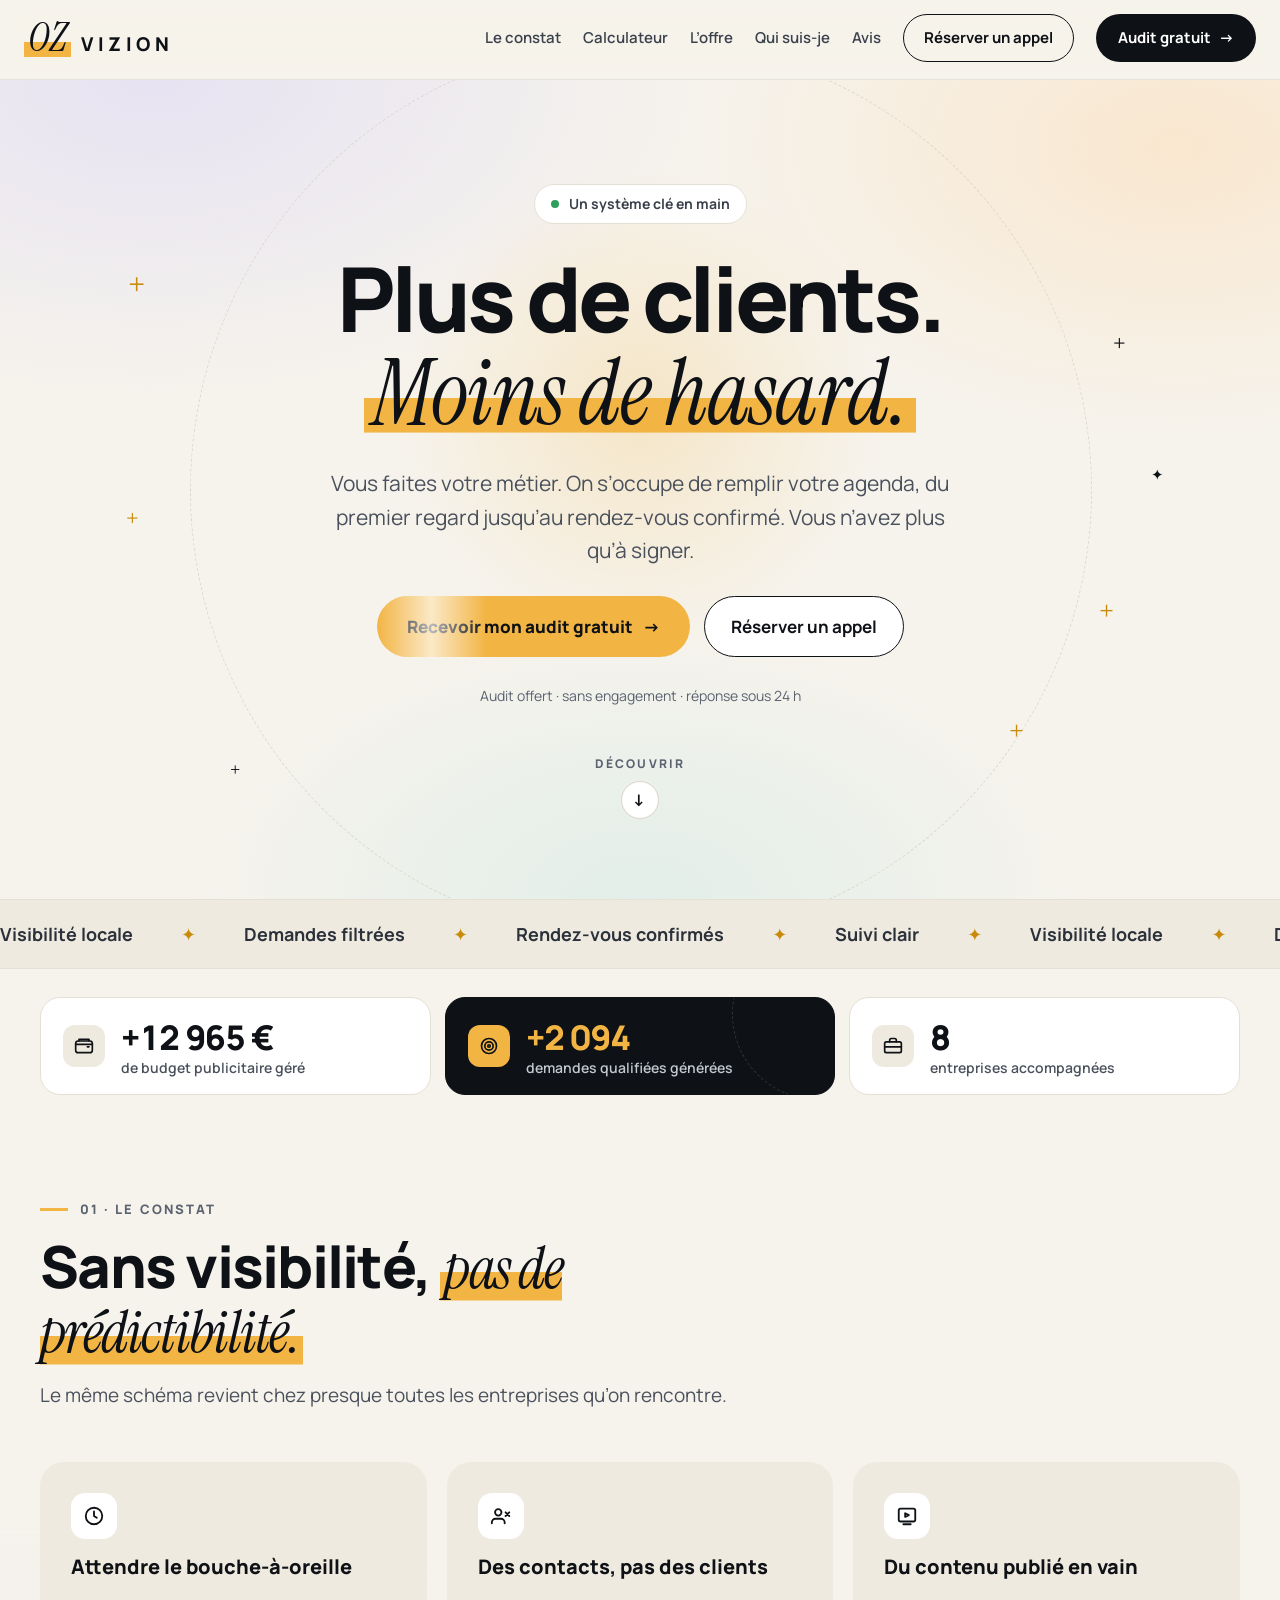
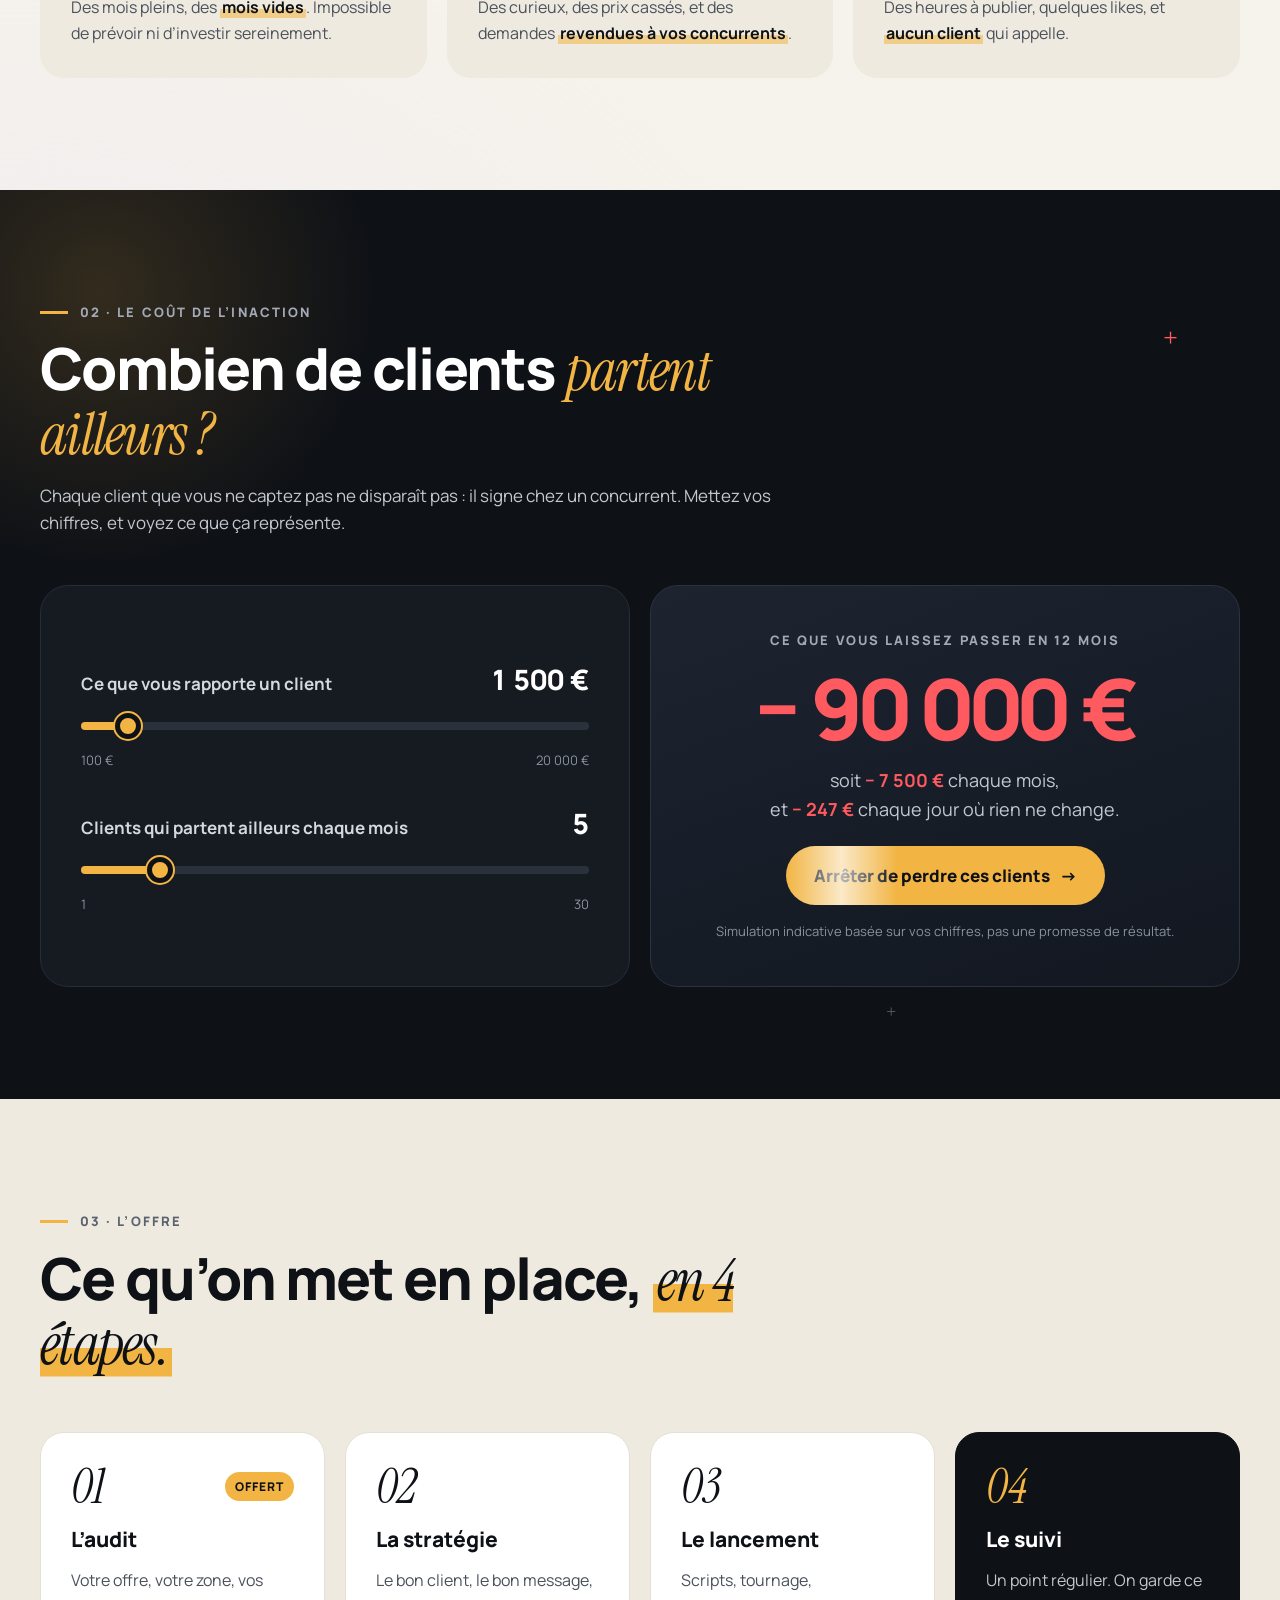
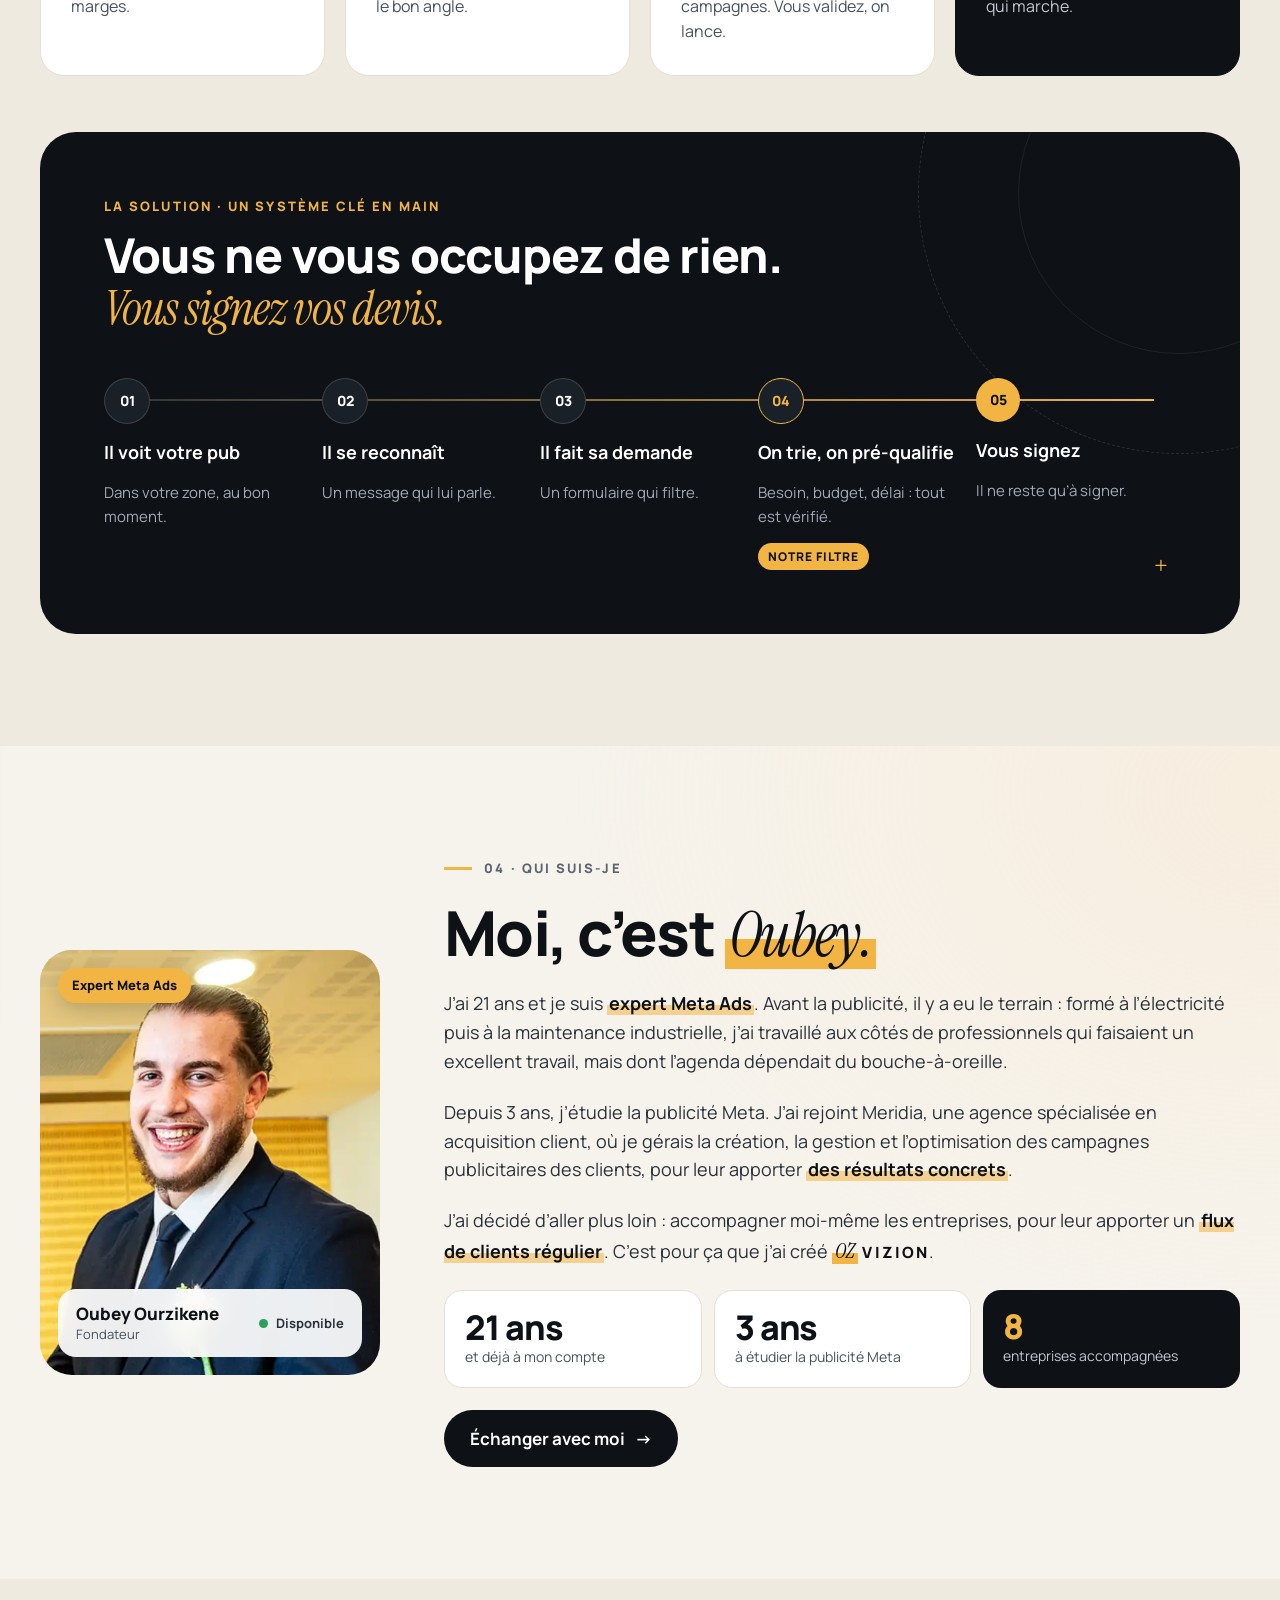
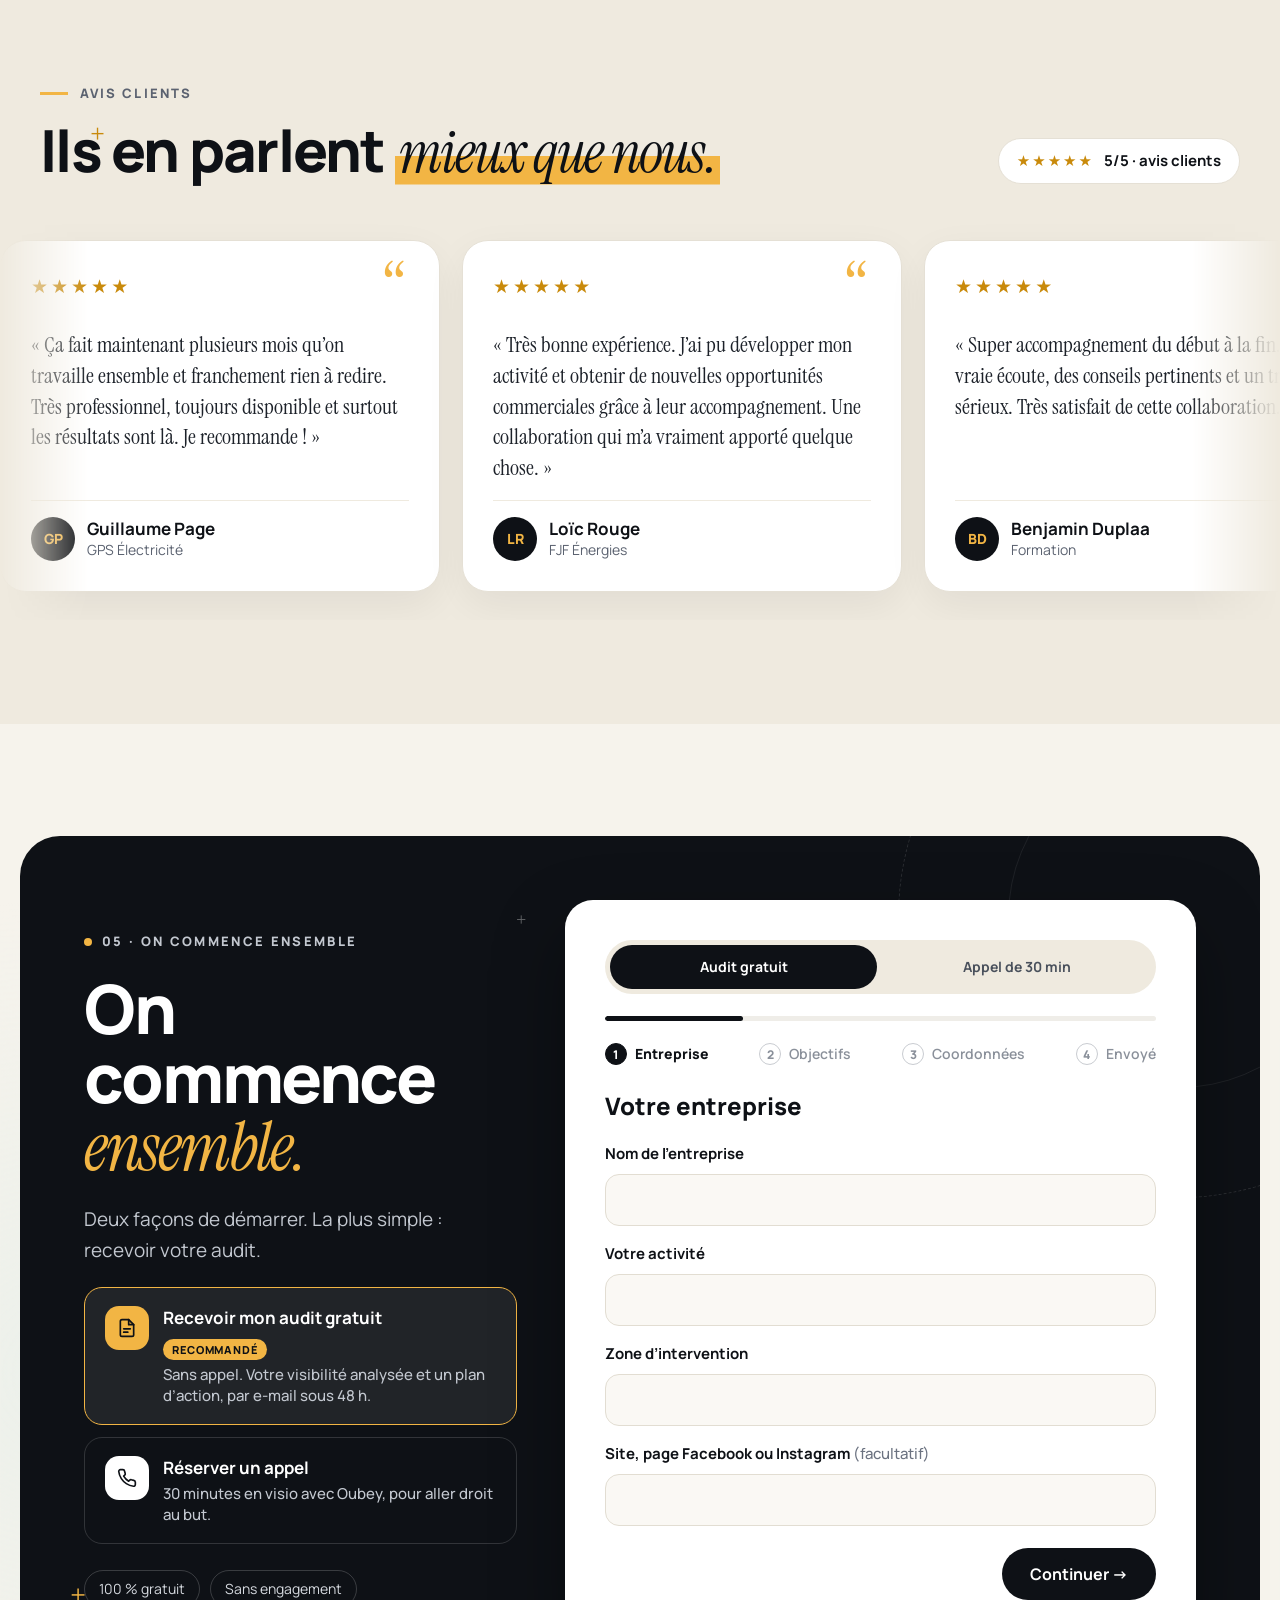
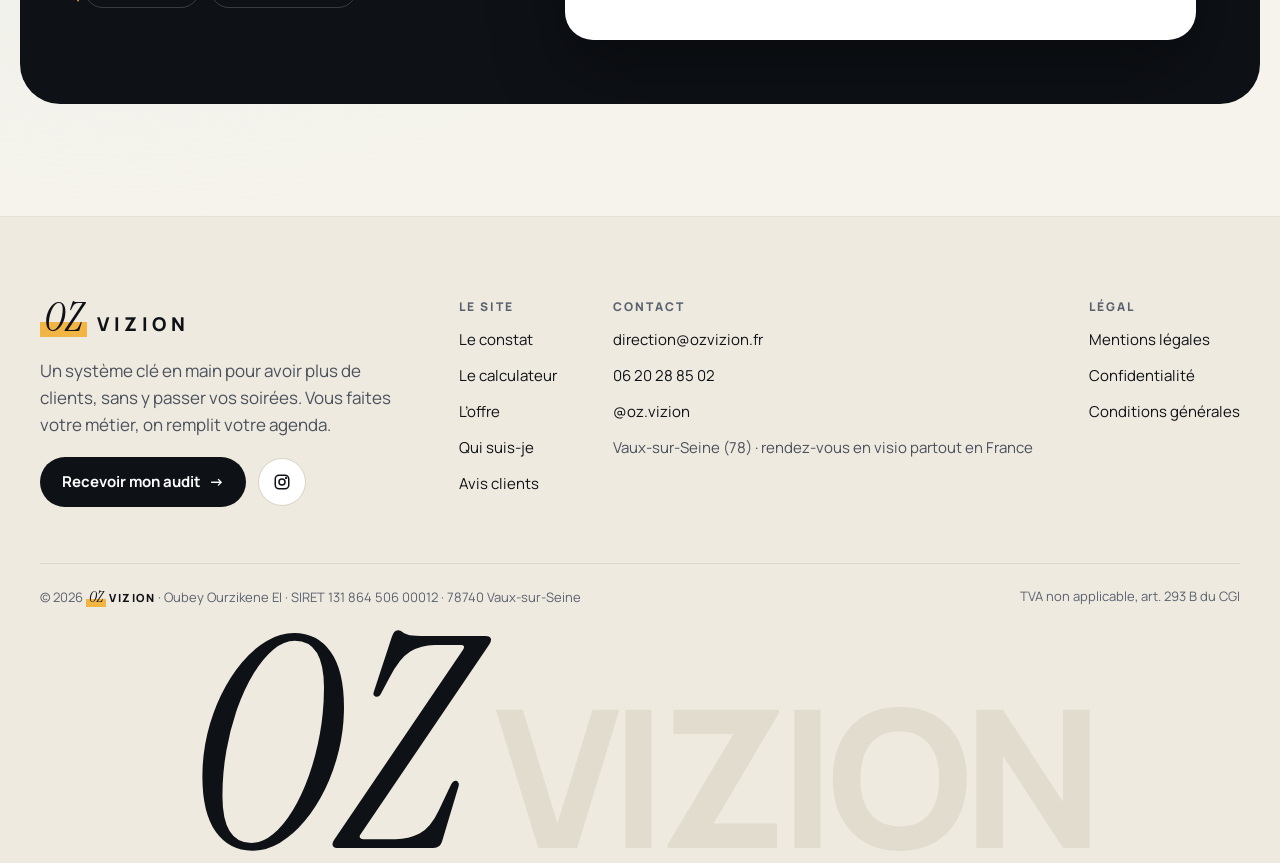
==== index.html @ b29c69a6 "Add files via upload" ====
<!doctype html>
<html lang="fr">
<head>
<meta charset="utf-8">
<meta name="viewport" content="width=device-width, initial-scale=1">
<title>OZ Vizion · Plus de clients. Moins de hasard.</title>
<meta name="description" content="OZ Vizion : un système d’acquisition client clé en main avec la publicité Meta. Des demandes qualifiées chaque semaine, vous n’avez plus qu’à signer. Audit offert.">
<meta name="theme-color" content="#0E1116">
<meta property="og:type" content="website">
<meta property="og:site_name" content="OZ Vizion">
<meta property="og:title" content="OZ Vizion · Plus de clients. Moins de hasard.">
<meta property="og:description" content="OZ Vizion : un système d’acquisition client clé en main avec la publicité Meta. Des demandes qualifiées chaque semaine, vous n’avez plus qu’à signer. Audit offert.">
<meta property="og:image" content="https://ozvizion.fr/oubey-ourzikene.webp">
<link rel="icon" href="data:image/svg+xml,%3Csvg xmlns=%27http://www.w3.org/2000/svg%27 viewBox=%270 0 64 64%27%3E%3Crect width=%2764%27 height=%2764%27 rx=%2714%27 fill=%27%230E1116%27/%3E%3Crect x=%2710%27 y=%2738%27 width=%2744%27 height=%2710%27 fill=%27%23F2B544%27/%3E%3Ctext x=%2732%27 y=%2744%27 text-anchor=%27middle%27 font-family=%27Georgia,serif%27 font-style=%27italic%27 font-size=%2732%27 fill=%27white%27%3EOZ%3C/text%3E%3C/svg%3E">
<link rel="preconnect" href="https://fonts.googleapis.com">
<link rel="preconnect" href="https://fonts.gstatic.com" crossorigin>
<link rel="stylesheet" href="https://fonts.googleapis.com/css2?family=Instrument+Serif:ital@0;1&amp;family=Manrope:wght@400;500;600;700;800&amp;display=swap">
<style>
body{margin:0;background:#F6F3EC}
a{color:#0E1116}a:hover{color:#8A5A00}
@keyframes vzmarquee{from{transform:translateX(0)}to{transform:translateX(-50%)}}
@keyframes vzfade{from{opacity:0;transform:translateY(36px)}to{opacity:1;transform:none}}
@keyframes vzrise{from{opacity:0;transform:translateY(28px);filter:blur(6px)}to{opacity:1;transform:none;filter:blur(0)}}
@keyframes vzmark{from{background-size:0% 38%}to{background-size:100% 38%}}
@keyframes vzgrow{from{transform:scaleX(0)}to{transform:scaleX(1)}}
@keyframes vzzoom{from{transform:scale(1.12)}to{transform:scale(1)}}
@keyframes vzspin{to{transform:rotate(360deg)}}
@keyframes vzpulse{0%{box-shadow:0 0 0 0 rgba(46,158,91,.45)}70%{box-shadow:0 0 0 10px rgba(46,158,91,0)}100%{box-shadow:0 0 0 0 rgba(46,158,91,0)}}
@keyframes vzglow{0%,100%{opacity:.35}50%{opacity:.8}}
@keyframes vzshine{0%{transform:translateX(-160%) skewX(-20deg)}55%,100%{transform:translateX(360%) skewX(-20deg)}}
@keyframes vzping{0%{box-shadow:0 0 0 0 rgba(242,181,68,.6)}80%,100%{box-shadow:0 0 0 16px rgba(242,181,68,0)}}
@keyframes vzgtred{0%,100%{text-shadow:0 0 0 rgba(255,90,95,0)}50%{text-shadow:0 0 38px rgba(255,90,95,.55)}}
@keyframes vzwiggle{0%,100%{transform:rotate(0)}30%{transform:rotate(-12deg) scale(1.1)}60%{transform:rotate(9deg) scale(1.1)}}
@keyframes vzpop{from{opacity:0;transform:translateY(24px) scale(.9)}to{opacity:1;transform:none}}
@keyframes vzhead{to{box-shadow:0 10px 30px rgba(14,17,22,.08);background-color:rgba(246,243,236,.92)}}
@keyframes vzleft{from{transform:translateX(-10%)}to{transform:translateX(6%)}}
@keyframes vzright{from{transform:translateX(10%)}to{transform:translateX(-6%)}}
@keyframes vzbar{from{width:0}to{width:28px}}
@keyframes vzbounce{0%,100%{transform:translateY(0)}50%{transform:translateY(7px)}}
@keyframes vzdrift{0%{transform:translate(0,0) rotate(0deg)}25%{transform:translate(16px,-14px) rotate(90deg)}50%{transform:translate(4px,-30px) rotate(180deg)}75%{transform:translate(-14px,-12px) rotate(270deg)}100%{transform:translate(0,0) rotate(360deg)}}
@keyframes vztravel{0%{left:22px;opacity:0}8%{opacity:1}92%{opacity:1}100%{left:calc(100% - 30px);opacity:0}}
@keyframes vzfloat{0%,100%{transform:translateY(0)}50%{transform:translateY(-7px)}}
.vz-track{display:flex;align-items:center;gap:48px;width:max-content;animation:vzmarquee 30s linear infinite}
.vz-reviews{display:flex;gap:22px;width:max-content;animation:vzmarquee 46s linear infinite;padding:16px 0 28px}
.vz-in{animation:vzrise .9s cubic-bezier(.2,.7,.2,1) both}
.vz-word{display:inline-block;animation:vzrise .8s cubic-bezier(.2,.7,.2,1) both}
.vz-mark-in{animation:vzmark 1s cubic-bezier(.6,0,.2,1) 1.05s both}
.vz-pulse{animation:vzpulse 2s ease-out infinite}
.vz-spin{animation:vzspin 60s linear infinite}
.vz-glow{animation:vzglow 4s ease-in-out infinite}
.vz-ping{animation:vzping 2.4s ease-out infinite}
.vz-glowred{animation:vzgtred 2.6s ease-in-out infinite}
.vz-drift{display:inline-block;animation:vzdrift 8s ease-in-out infinite;padding:22px;margin:-22px;cursor:default;user-select:none;transition:rotate .8s cubic-bezier(.2,.7,.2,1), scale .8s cubic-bezier(.2,.7,.2,1), color .4s ease}
.vz-drift:hover{rotate:270deg;scale:1.9}
@keyframes vzshim{0%{background-position:-400px 0}100%{background-position:400px 0}}
.vz-skel{display:block;background:linear-gradient(90deg,#EFEADF 0%,#FBF9F5 50%,#EFEADF 100%);background-size:800px 100%;animation:vzshim 1.6s linear infinite;border-radius:10px}
.vz-float{animation:vzfloat 4s ease-in-out infinite}
.vz-scroll{animation:vzbounce 1.6s ease-in-out infinite}
.vz-travel{position:absolute;top:18px;left:22px;width:8px;height:8px;border-radius:50%;background:#F2B544;box-shadow:0 0 14px 5px rgba(242,181,68,.55);animation:vztravel 3.6s cubic-bezier(.45,0,.2,1) infinite;pointer-events:none}
.vz-card{position:relative;transition:transform .35s cubic-bezier(.2,.7,.2,1), box-shadow .35s ease, border-color .35s ease}
.vz-card:hover{transform:translateY(-6px);box-shadow:0 24px 54px rgba(14,17,22,.10)}
.vz-card::before{content:"";position:absolute;left:28px;right:28px;top:-1px;height:3px;border-radius:0 0 4px 4px;background:#F2B544;transform:scaleX(0);transform-origin:0 50%;transition:transform .45s cubic-bezier(.2,.7,.2,1);z-index:2}
.vz-card:hover::before{transform:scaleX(1)}
.vz-card:hover .vz-ico{animation:vzwiggle .6s ease}
.vz-btn{transition:transform .2s ease, box-shadow .2s ease}
.vz-btn:hover{transform:translateY(-2px);box-shadow:0 12px 26px rgba(14,17,22,.2)}
.vz-arrow{display:inline-block;transition:transform .25s ease}
.vz-btn:hover .vz-arrow{transform:translateX(5px)}
.vz-shine{position:relative;overflow:hidden;isolation:isolate}
.vz-shine::after{content:"";position:absolute;top:0;bottom:0;left:0;width:35%;background:linear-gradient(90deg,transparent,rgba(255,255,255,.7),transparent);animation:vzshine 3.4s ease-in-out infinite;pointer-events:none}
.vz-nav{position:relative}
.vz-nav::after{content:"";position:absolute;left:0;right:0;bottom:-4px;height:2px;background:#F2B544;transform:scaleX(0);transform-origin:0 50%;transition:transform .3s ease}
.vz-nav:hover::after{transform:scaleX(1)}
.vz-chip{transition:transform .2s ease, background-color .2s ease, border-color .2s ease}
.vz-chip:hover{transform:translateY(-2px)}
.vz-progress{transform:scaleX(0);transform-origin:0 50%}
.vz-range{-webkit-appearance:none;appearance:none;height:8px;border-radius:999px;outline:none;cursor:pointer;margin:14px 0;touch-action:none}
.vz-range::-webkit-slider-thumb{-webkit-appearance:none;appearance:none;width:26px;height:26px;border-radius:50%;background:#F2B544;border:5px solid #0E1116;box-shadow:0 0 0 2px #F2B544;transition:transform .15s ease, box-shadow .2s ease;cursor:grab}
.vz-range::-moz-range-thumb{width:16px;height:16px;border-radius:50%;background:#F2B544;border:5px solid #0E1116;box-shadow:0 0 0 2px #F2B544;transition:transform .15s ease, box-shadow .2s ease;cursor:grab}
.vz-range::-moz-range-track{background:transparent}
.vz-range:hover::-webkit-slider-thumb{transform:scale(1.15);box-shadow:0 0 0 2px #F2B544,0 0 0 9px rgba(242,181,68,.18)}
.vz-range:hover::-moz-range-thumb{transform:scale(1.15);box-shadow:0 0 0 2px #F2B544,0 0 0 9px rgba(242,181,68,.18)}
.vz-range:active::-webkit-slider-thumb{cursor:grabbing;transform:scale(1.25);box-shadow:0 0 0 2px #F2B544,0 0 0 12px rgba(242,181,68,.22),0 0 26px rgba(242,181,68,.65)}
.vz-range:active::-moz-range-thumb{cursor:grabbing;transform:scale(1.25);box-shadow:0 0 0 2px #F2B544,0 0 0 12px rgba(242,181,68,.22),0 0 26px rgba(242,181,68,.65)}
.vz-range:focus-visible::-webkit-slider-thumb{box-shadow:0 0 0 2px #F2B544,0 0 0 6px #FFFFFF}
.vz-range:focus-visible::-moz-range-thumb{box-shadow:0 0 0 2px #F2B544,0 0 0 6px #FFFFFF}
#commencer input[type=text],#commencer input[type=tel],#commencer input[type=email],#commencer input[type=url]{transition:border-color .2s ease, box-shadow .2s ease, background-color .2s ease}
#commencer input[type=text]:focus,#commencer input[type=tel]:focus,#commencer input[type=email]:focus,#commencer input[type=url]:focus{outline:none;border-color:#0E1116 !important;background-color:#FFFFFF !important;box-shadow:0 0 0 4px rgba(242,181,68,.35)}
@supports (animation-timeline: view()){
.vz-reveal{animation:vzfade linear both;animation-timeline:view();animation-range:entry 0% entry 30%}
.vz-d1{animation-range:entry 5% entry 38%}
.vz-d2{animation-range:entry 10% entry 46%}
.vz-d3{animation-range:entry 15% entry 54%}
.vz-d4{animation-range:entry 20% entry 62%}
.vz-mark{animation:vzmark linear both;animation-timeline:view();animation-range:entry 30% cover 40%}
.vz-line{transform-origin:0 50%;animation:vzgrow linear both;animation-timeline:view();animation-range:entry 20% cover 45%}
.vz-zoom{animation:vzzoom linear both;animation-timeline:view();animation-range:entry 0% cover 50%}
.vz-pop{animation:vzpop linear both;animation-timeline:view();animation-range:entry 10% entry 45%}
.vz-pop2{animation:vzpop linear both;animation-timeline:view();animation-range:entry 20% entry 55%}
.vz-pop3{animation:vzpop linear both;animation-timeline:view();animation-range:entry 30% entry 65%}
.vz-left{animation:vzleft linear both;animation-timeline:view();animation-range:cover 0% cover 100%}
.vz-right{animation:vzright linear both;animation-timeline:view();animation-range:cover 0% cover 100%}
.vz-bar{animation:vzbar linear both;animation-timeline:view();animation-range:entry 30% entry 70%}
}
@supports (animation-timeline: scroll()){
.vz-progress{animation:vzgrow linear both;animation-timeline:scroll(root)}
.vz-head{animation:vzhead linear both;animation-timeline:scroll(root);animation-range:0px 240px}
}
@media (prefers-reduced-motion: reduce){.vz-skel,.vz-track,.vz-reviews,.vz-in,.vz-word,.vz-mark-in,.vz-pulse,.vz-spin,.vz-glow,.vz-ping,.vz-glowred,.vz-drift,.vz-float,.vz-scroll,.vz-reveal,.vz-mark,.vz-line,.vz-zoom,.vz-pop,.vz-pop2,.vz-pop3,.vz-left,.vz-right,.vz-bar,.vz-head,.vz-shine::after{animation:none}.vz-travel{display:none}}

html{scroll-behavior:smooth;scroll-padding-top:96px}
[hidden]{display:none !important}
.vz-opt{display:flex;gap:14px;align-items:flex-start;width:100%;text-align:left;padding:18px 20px;border-radius:18px;font-family:inherit;color:#FFFFFF;cursor:pointer;background:transparent;border:1.5px solid rgba(255,255,255,.15);transition:background-color .3s ease,border-color .3s ease}
.vz-opt.is-on{background:rgba(255,255,255,.08);border-color:#F2B544}
.vz-seg{flex:1 1 0;min-height:44px;border:none;border-radius:999px;padding:10px 14px;font-family:inherit;font-size:14px;font-weight:700;cursor:pointer;background:transparent;color:#4A515C;transition:background-color .3s ease,color .3s ease}
.vz-seg.is-on{background:#0E1116;color:#FFFFFF}
.vz-field{display:flex;flex-direction:column;gap:8px}
.vz-field label{font-weight:700;font-size:15px}
.vz-input{font-family:inherit;font-size:16px;padding:14px 16px;border-radius:14px;border:1px solid #E2DDD2;background:#FAF8F4;color:#0E1116;width:100%;box-sizing:border-box;transition:border-color .2s ease,box-shadow .2s ease,background-color .2s ease}
.vz-input:focus{outline:none;border-color:#0E1116;background:#FFFFFF;box-shadow:0 0 0 4px rgba(242,181,68,.35)}
.vz-radio{position:relative}
.vz-radio input{position:absolute;opacity:0;width:1px;height:1px}
.vz-radio span{display:inline-flex;align-items:center;font-size:15px;font-weight:600;padding:11px 18px;min-height:44px;box-sizing:border-box;border-radius:999px;border:1.5px solid #E2DDD2;background:#FAF8F4;color:#0E1116;cursor:pointer;transition:transform .2s ease,background-color .2s ease,border-color .2s ease}
.vz-radio span:hover{transform:translateY(-2px)}
.vz-radio input:checked + span{background:#0E1116;color:#FFFFFF;border-color:#0E1116;font-weight:700}
.vz-radio input:focus-visible + span{box-shadow:0 0 0 3px rgba(242,181,68,.6)}
.vz-tab{display:inline-flex;align-items:center;gap:8px;font-size:14px;font-weight:600;color:#8A909A}
.vz-tab b{width:22px;height:22px;border-radius:999px;display:inline-flex;align-items:center;justify-content:center;font-size:12px;font-weight:800;border:1.5px solid #C9CCD1;color:#8A909A;box-sizing:border-box}
.vz-tab.is-active{font-weight:800;color:#0E1116}
.vz-tab.is-active b{background:#0E1116;color:#FFFFFF;border-color:#0E1116}
.vz-tab.is-done{color:#0E1116}
.vz-tab.is-done b{background:#F2B544;border-color:#F2B544;color:#0E1116}
.vz-next:disabled{opacity:.6;cursor:wait}
@media (max-width: 960px){header nav .vz-nav{display:none}}
[style*="overflow: hidden"]{overflow:clip !important}
@media (max-width: 600px){#top .vz-drift{display:none}}
@media (max-width: 560px){header nav a.vz-btn{padding:10px 14px !important;font-size:14px}}
</style>
</head>
<body>



<div style="background: radial-gradient(1400px 900px at 0% 28%, rgba(226,222,246,0.35), rgba(226,222,246,0) 60%), radial-gradient(1200px 900px at 100% 55%, rgba(250,229,204,0.4), rgba(250,229,204,0) 60%), radial-gradient(1200px 800px at 10% 85%, rgba(212,234,231,0.3), rgba(212,234,231,0) 60%), #F6F3EC; color: #0E1116; font-family: 'Manrope', system-ui, sans-serif; font-size: 17px; line-height: 1.6; min-height: 100vh">

<!-- HEADER -->
<header class="vz-head" style="position: sticky; top: 0; z-index: 50; background: rgba(246,243,236,0.75); backdrop-filter: blur(16px) saturate(180%); -webkit-backdrop-filter: blur(16px) saturate(180%); border-bottom: 1px solid rgba(14,17,22,0.07)">
<div style="max-width: 1240px; margin: 0 auto; padding: 14px 24px; display: flex; flex-wrap: wrap; align-items: center; justify-content: space-between; gap: 16px">
<a href="#top" style="display: flex; align-items: baseline; gap: 10px; text-decoration: none; color: #0E1116">
<span style="font-family: 'Instrument Serif', serif; font-style: italic; font-size: 40px; line-height: 1; padding: 0 4px; background: linear-gradient(transparent 62%, #F2B544 62%)">OZ</span>
<span style="font-size: 19px; font-weight: 800; letter-spacing: 0.24em">VIZION</span>
</a>
<nav style="display: flex; flex-wrap: wrap; align-items: center; gap: 22px; font-size: 15px; font-weight: 600">
<a href="#constat" class="vz-nav" style="color: #3A414C; text-decoration: none">Le constat</a>
<a href="#inaction" class="vz-nav" style="color: #3A414C; text-decoration: none">Calculateur</a>
<a href="#offre" class="vz-nav" style="color: #3A414C; text-decoration: none">L’offre</a>
<a href="#moi" class="vz-nav" style="color: #3A414C; text-decoration: none">Qui suis-je</a>
<a href="#avis" class="vz-nav" style="color: #3A414C; text-decoration: none">Avis</a>
<a href="#commencer" data-pick="call" class="vz-btn" style="background: transparent; color: #0E1116; text-decoration: none; font-weight: 700; padding: 11px 20px; border-radius: 999px; border: 1.5px solid #0E1116; min-height: 44px; box-sizing: border-box; display: inline-flex; align-items: center">Réserver un appel</a>
<a href="#commencer" data-pick="audit" class="vz-btn" style="background: #0E1116; color: #FFFFFF; text-decoration: none; font-weight: 700; padding: 12px 22px; border-radius: 999px; min-height: 44px; box-sizing: border-box; display: inline-flex; align-items: center; gap: 8px">Audit gratuit <span class="vz-arrow" aria-hidden="true">→</span></a>
</nav>
</div>
<div class="vz-progress" aria-hidden="true" style="height: 3px; background: #F2B544"></div>
</header>

<!-- HERO -->
<section id="top" style="padding: 104px 0 80px; position: relative; overflow: hidden; background: radial-gradient(900px 520px at 12% 0%, rgba(222,218,246,0.65), rgba(222,218,246,0) 62%), radial-gradient(800px 480px at 92% 8%, rgba(250,228,200,0.8), rgba(250,228,200,0) 60%), radial-gradient(700px 420px at 50% 100%, rgba(210,234,231,0.55), rgba(210,234,231,0) 65%)">
<div aria-hidden="true" class="vz-spin" style="position: absolute; left: 50%; top: 50%; width: 900px; height: 900px; margin: -450px 0 0 -450px; border-radius: 999px; border: 1px dashed #DDD8CC"></div>
<div aria-hidden="true" class="vz-glow" style="position: absolute; left: 50%; top: 40%; width: 520px; height: 520px; margin: -260px 0 0 -260px; border-radius: 999px; background: radial-gradient(circle, rgba(242,181,68,0.22), rgba(242,181,68,0) 65%)"></div>
<span aria-hidden="true" class="vz-drift" style="position: absolute; left: 10%; top: 22%; font-size: 30px; font-weight: 300; color: #C98A0B">+</span>
<span aria-hidden="true" class="vz-drift" style="position: absolute; right: 12%; top: 30%; font-size: 22px; font-weight: 300; color: #0E1116; animation-delay: 1.5s">+</span>
<span aria-hidden="true" class="vz-drift" style="position: absolute; left: 18%; bottom: 14%; font-size: 18px; font-weight: 300; color: #0E1116; animation-delay: 3s">+</span>
<span aria-hidden="true" class="vz-drift" style="position: absolute; right: 20%; bottom: 18%; font-size: 26px; font-weight: 300; color: #C98A0B; animation-delay: 4.5s">+</span>
<div style="max-width: 940px; margin: 0 auto; padding: 0 24px; display: flex; flex-direction: column; align-items: center; gap: 28px; text-align: center; position: relative">
<div class="vz-in" style="animation-delay: .05s; display: inline-flex; align-items: center; gap: 10px; background: #FFFFFF; border: 1px solid #E5E0D5; border-radius: 999px; padding: 8px 16px; font-size: 14px; font-weight: 700; color: #3A414C">
<span class="vz-pulse" style="width: 8px; height: 8px; border-radius: 999px; background: #2E9E5B"></span>
Un système clé en main
</div>
<h1 style="margin: 0; font-size: clamp(46px, 7vw, 92px); line-height: 1.02; font-weight: 800; letter-spacing: -0.045em"><span class="vz-word" style="animation-delay: .12s">Plus</span> <span class="vz-word" style="animation-delay: .22s">de</span> <span class="vz-word" style="animation-delay: .32s">clients.</span> <span class="vz-word" style="animation-delay: .5s"><span class="vz-mark-in" style="display: inline-block; white-space: nowrap; font-family: 'Instrument Serif', serif; font-style: italic; font-weight: 400; letter-spacing: -0.01em; padding: 0 8px; background-image: linear-gradient(#F2B544, #F2B544); background-repeat: no-repeat; background-position: 0 88%; background-size: 100% 38%">Moins de hasard.</span></span></h1>
<span aria-hidden="true" class="vz-drift" style="position: absolute; left: -2%; top: 50%; font-size: 22px; font-weight: 300; color: #C98A0B; animation-delay: .8s">+</span>
<span aria-hidden="true" class="vz-drift" style="position: absolute; right: -3%; top: 44%; font-size: 15px; color: #0E1116; animation-delay: 2.4s">✦</span>
<span aria-hidden="true" class="vz-drift" style="position: absolute; right: 2%; top: 64%; font-size: 26px; font-weight: 300; color: #C98A0B; animation-delay: 4s">+</span>
<p class="vz-in" style="animation-delay: .3s; margin: 0; font-size: 21px; color: #4A515C; max-width: 620px">Vous faites votre métier. On s’occupe de remplir votre agenda, du premier regard jusqu’au rendez-vous confirmé. Vous n’avez plus qu’à signer.</p>
<div class="vz-in" style="animation-delay: .45s; display: flex; flex-wrap: wrap; justify-content: center; gap: 14px">
<a href="#commencer" data-pick="audit" class="vz-btn vz-shine" style="background: #F2B544; color: #0E1116; text-decoration: none; font-weight: 800; padding: 17px 30px; border-radius: 999px; font-size: 17px; display: inline-flex; gap: 10px; align-items: center">Recevoir mon audit gratuit <span class="vz-arrow" aria-hidden="true">→</span></a>
<a href="#commencer" data-pick="call" class="vz-btn" style="color: #0E1116; background: #FFFFFF; text-decoration: none; font-weight: 700; padding: 16px 26px; border-radius: 999px; border: 1.5px solid #0E1116; font-size: 17px">Réserver un appel</a>
</div>
<p class="vz-in" style="animation-delay: .6s; margin: 0; font-size: 14px; color: #5B6270">Audit offert · sans engagement · réponse sous 24 h</p>
<a href="#constat" class="vz-in" style="animation-delay: .9s; margin-top: 18px; display: inline-flex; flex-direction: column; align-items: center; gap: 8px; font-size: 12px; font-weight: 800; letter-spacing: 0.18em; color: #5B6270; text-decoration: none">DÉCOUVRIR<span class="vz-scroll" aria-hidden="true" style="width: 36px; height: 36px; border-radius: 999px; border: 1.5px solid #D9D3C6; background: #FFFFFF; display: inline-flex; align-items: center; justify-content: center; color: #0E1116; font-size: 16px">↓</span></a>
</div>
</section>

<section aria-label="Nos engagements" style="border-top: 1px solid #E5E0D5; border-bottom: 1px solid #E5E0D5; background: #EFEADF; overflow: hidden">
<div style="padding: 20px 0">
<div class="vz-track" style="font-size: 18px; font-weight: 700; color: #2B313B; white-space: nowrap">
<span>Visibilité locale</span><span aria-hidden="true" style="color: #C98A0B">✦</span>
<span>Demandes filtrées</span><span aria-hidden="true" style="color: #C98A0B">✦</span>
<span>Rendez-vous confirmés</span><span aria-hidden="true" style="color: #C98A0B">✦</span>
<span>Suivi clair</span><span aria-hidden="true" style="color: #C98A0B">✦</span>
<span>Visibilité locale</span><span aria-hidden="true" style="color: #C98A0B">✦</span>
<span>Demandes filtrées</span><span aria-hidden="true" style="color: #C98A0B">✦</span>
<span>Rendez-vous confirmés</span><span aria-hidden="true" style="color: #C98A0B">✦</span>
<span>Suivi clair</span><span aria-hidden="true" style="color: #C98A0B">✦</span>
<span aria-hidden="true">Visibilité locale</span><span aria-hidden="true" style="color: #C98A0B">✦</span>
<span aria-hidden="true">Demandes filtrées</span><span aria-hidden="true" style="color: #C98A0B">✦</span>
<span aria-hidden="true">Rendez-vous confirmés</span><span aria-hidden="true" style="color: #C98A0B">✦</span>
<span aria-hidden="true">Suivi clair</span><span aria-hidden="true" style="color: #C98A0B">✦</span>
<span aria-hidden="true">Visibilité locale</span><span aria-hidden="true" style="color: #C98A0B">✦</span>
<span aria-hidden="true">Demandes filtrées</span><span aria-hidden="true" style="color: #C98A0B">✦</span>
<span aria-hidden="true">Rendez-vous confirmés</span><span aria-hidden="true" style="color: #C98A0B">✦</span>
<span aria-hidden="true">Suivi clair</span><span aria-hidden="true" style="color: #C98A0B">✦</span>
</div>
</div>
</section>

<!-- PREUVES (chiffres) -->
<section id="vz-proof" aria-label="Nos résultats" style="padding: 28px 0 0">
<div style="max-width: 1200px; margin: 0 auto; padding: 0 24px">
<div style="display: grid; grid-template-columns: repeat(auto-fit, minmax(250px, 1fr)); gap: 14px">
<div class="vz-card vz-reveal" style="background: #FFFFFF; border: 1px solid #E5E0D5; border-radius: 20px; padding: 18px 22px; display: flex; align-items: center; gap: 16px">
<span class="vz-ico" style="width: 42px; height: 42px; border-radius: 12px; background: #EFEADF; display: flex; align-items: center; justify-content: center; flex-shrink: 0"><svg aria-hidden="true" width="20" height="20" viewBox="0 0 24 24" fill="none" stroke="#0E1116" stroke-width="2" stroke-linecap="round" stroke-linejoin="round"><rect x="2" y="6" width="20" height="14" rx="3"></rect><path d="M16 13h2M2 10h20M6 6V4h12v2"></path></svg></span>
<div style="display: flex; flex-direction: column; line-height: 1.25"><span style="font-size: clamp(26px, 2.8vw, 34px); font-weight: 800; letter-spacing: -0.03em; font-variant-numeric: tabular-nums"><span class="vz-count" data-to="13000" data-prefix="+" data-suffix=" €">+13 000 €</span></span><span style="font-size: 14px; color: #4A515C; font-weight: 600">de budget publicitaire géré</span></div>
</div>
<div class="vz-card vz-reveal vz-d1" style="background: #0E1116; color: #FFFFFF; border: 1px solid #0E1116; border-radius: 20px; padding: 18px 22px; display: flex; align-items: center; gap: 16px; overflow: hidden">
<div aria-hidden="true" class="vz-spin" style="position: absolute; right: -70px; top: -70px; width: 170px; height: 170px; border-radius: 999px; border: 1px dashed rgba(255,255,255,0.14)"></div>
<span class="vz-ico" style="width: 42px; height: 42px; border-radius: 12px; background: #F2B544; display: flex; align-items: center; justify-content: center; flex-shrink: 0; position: relative"><svg aria-hidden="true" width="20" height="20" viewBox="0 0 24 24" fill="none" stroke="#0E1116" stroke-width="2" stroke-linecap="round" stroke-linejoin="round"><circle cx="12" cy="12" r="9"></circle><circle cx="12" cy="12" r="5"></circle><circle cx="12" cy="12" r="1.5"></circle></svg></span>
<div style="display: flex; flex-direction: column; line-height: 1.25; position: relative"><span style="font-size: clamp(26px, 2.8vw, 34px); font-weight: 800; letter-spacing: -0.03em; color: #F2B544; font-variant-numeric: tabular-nums"><span class="vz-count" data-to="2100" data-prefix="+">+2 100</span></span><span style="font-size: 14px; color: #C3C8D0; font-weight: 600">demandes qualifiées générées</span></div>
</div>
<div class="vz-card vz-reveal vz-d2" style="background: #FFFFFF; border: 1px solid #E5E0D5; border-radius: 20px; padding: 18px 22px; display: flex; align-items: center; gap: 16px">
<span class="vz-ico" style="width: 42px; height: 42px; border-radius: 12px; background: #EFEADF; display: flex; align-items: center; justify-content: center; flex-shrink: 0"><svg aria-hidden="true" width="20" height="20" viewBox="0 0 24 24" fill="none" stroke="#0E1116" stroke-width="2" stroke-linecap="round" stroke-linejoin="round"><rect x="2" y="7" width="20" height="13" rx="2"></rect><path d="M16 7V5a2 2 0 0 0-2-2h-4a2 2 0 0 0-2 2v2M2 13h20"></path></svg></span>
<div style="display: flex; flex-direction: column; line-height: 1.25"><span style="font-size: clamp(26px, 2.8vw, 34px); font-weight: 800; letter-spacing: -0.03em; font-variant-numeric: tabular-nums"><span class="vz-count" data-to="8">8</span></span><span style="font-size: 14px; color: #4A515C; font-weight: 600">entreprises accompagnées</span></div>
</div>
</div>
</div>
</section>

<!-- 01 LE CONSTAT -->
<section id="constat" style="padding: 104px 0 112px">
<div style="max-width: 1200px; margin: 0 auto; padding: 0 24px; display: flex; flex-direction: column; gap: 52px">
<div class="vz-reveal" style="display: flex; flex-direction: column; gap: 16px; max-width: 760px">
<span style="display: inline-flex; align-items: center; gap: 12px; font-size: 13px; font-weight: 800; letter-spacing: 0.16em; color: #5B6270"><span class="vz-bar" style="width: 28px; height: 3px; background: #F2B544"></span>01 · LE CONSTAT</span>
<h2 style="margin: 0; font-size: clamp(34px, 4.6vw, 58px); line-height: 1.05; font-weight: 800; letter-spacing: -0.03em">Sans visibilité, <span class="vz-mark" style="font-family: 'Instrument Serif', serif; font-style: italic; font-weight: 400; padding: 0 4px; background-image: linear-gradient(#F2B544, #F2B544); background-repeat: no-repeat; background-position: 0 88%; background-size: 100% 38%">pas de prédictibilité.</span></h2>
<p style="margin: 0; color: #4A515C; font-size: 19px">Le même schéma revient chez presque toutes les entreprises qu’on rencontre.</p>
</div>
<div style="display: grid; grid-template-columns: repeat(auto-fit, minmax(260px, 1fr)); gap: 20px">
<div class="vz-card vz-reveal" style="background: #EFEADF; border: 1px solid transparent; border-radius: 24px; padding: 30px; display: flex; flex-direction: column; gap: 12px">
<span class="vz-ico" style="width: 46px; height: 46px; border-radius: 14px; background: #FFFFFF; display: flex; align-items: center; justify-content: center"><svg aria-hidden="true" width="22" height="22" viewBox="0 0 24 24" fill="none" stroke="#0E1116" stroke-width="2" stroke-linecap="round" stroke-linejoin="round"><circle cx="12" cy="12" r="9"></circle><path d="M12 7v5l3 2"></path></svg></span>
<h3 style="margin: 0; font-size: 20px; font-weight: 800">Attendre le bouche-à-oreille</h3>
<p style="margin: 0; color: #4A515C; font-size: 16px">Des mois pleins, des <b style="font-weight: 700; color: #0E1116; background: linear-gradient(transparent 58%, rgba(242,181,68,0.55) 58%); padding: 0 2px">mois vides</b>. Impossible de prévoir ni d’investir sereinement.</p>
</div>
<div class="vz-card vz-reveal vz-d1" style="background: #EFEADF; border: 1px solid transparent; border-radius: 24px; padding: 30px; display: flex; flex-direction: column; gap: 12px">
<span class="vz-ico" style="width: 46px; height: 46px; border-radius: 14px; background: #FFFFFF; display: flex; align-items: center; justify-content: center"><svg aria-hidden="true" width="22" height="22" viewBox="0 0 24 24" fill="none" stroke="#0E1116" stroke-width="2" stroke-linecap="round" stroke-linejoin="round"><path d="M16 20v-1a4 4 0 0 0-4-4H6a4 4 0 0 0-4 4v1"></path><circle cx="9" cy="8" r="3.5"></circle><path d="M17 8l4 4M21 8l-4 4"></path></svg></span>
<h3 style="margin: 0; font-size: 20px; font-weight: 800">Des contacts, pas des clients</h3>
<p style="margin: 0; color: #4A515C; font-size: 16px">Des curieux, des prix cassés, et des demandes <b style="font-weight: 700; color: #0E1116; background: linear-gradient(transparent 58%, rgba(242,181,68,0.55) 58%); padding: 0 2px">revendues à vos concurrents</b>.</p>
</div>
<div class="vz-card vz-reveal vz-d2" style="background: #EFEADF; border: 1px solid transparent; border-radius: 24px; padding: 30px; display: flex; flex-direction: column; gap: 12px">
<span class="vz-ico" style="width: 46px; height: 46px; border-radius: 14px; background: #FFFFFF; display: flex; align-items: center; justify-content: center"><svg aria-hidden="true" width="22" height="22" viewBox="0 0 24 24" fill="none" stroke="#0E1116" stroke-width="2" stroke-linecap="round" stroke-linejoin="round"><rect x="3" y="4" width="18" height="14" rx="2"></rect><path d="M10 9l4 2-4 2z"></path><path d="M8 21h8"></path></svg></span>
<h3 style="margin: 0; font-size: 20px; font-weight: 800">Du contenu publié en vain</h3>
<p style="margin: 0; color: #4A515C; font-size: 16px">Des heures à publier, quelques likes, et <b style="font-weight: 700; color: #0E1116; background: linear-gradient(transparent 58%, rgba(242,181,68,0.55) 58%); padding: 0 2px">aucun client</b> qui appelle.</p>
</div>
</div>
</div>
</section>

<!-- 02 CALCULATEUR (composant séparé, pour des curseurs fluides) -->
<section id="inaction" style="padding: 112px 0; background: #0E1116; color: #FFFFFF; position: relative; overflow: hidden; font-family: 'Manrope', system-ui, sans-serif; font-size: 17px; line-height: 1.6">
<span aria-hidden="true" class="vz-drift" style="position: absolute; left: 6%; bottom: 12%; font-size: 30px; font-weight: 300; color: rgba(255,255,255,0.35)">+</span>
<span aria-hidden="true" class="vz-drift" style="position: absolute; right: 8%; top: 14%; font-size: 26px; font-weight: 300; color: #FF5A5F; animation-delay: 2s">+</span>
<span aria-hidden="true" class="vz-drift" style="position: absolute; right: 30%; bottom: 8%; font-size: 18px; font-weight: 300; color: rgba(255,255,255,0.3); animation-delay: 4s">+</span>
<div aria-hidden="true" class="vz-glow" style="position: absolute; left: -200px; top: -200px; width: 600px; height: 600px; border-radius: 999px; background: radial-gradient(circle, rgba(242,181,68,0.16), rgba(242,181,68,0) 65%)"></div>
<div style="max-width: 1200px; margin: 0 auto; padding: 0 24px; display: flex; flex-direction: column; gap: 48px; position: relative">
<div class="vz-reveal" style="display: flex; flex-direction: column; gap: 16px; max-width: 760px">
<span style="display: inline-flex; align-items: center; gap: 12px; font-size: 13px; font-weight: 800; letter-spacing: 0.16em; color: #A3AAB5"><span class="vz-bar" style="width: 28px; height: 3px; background: #F2B544"></span>02 · LE COÛT DE L’INACTION</span>
<h2 style="margin: 0; font-size: clamp(34px, 4.6vw, 58px); line-height: 1.05; font-weight: 800; letter-spacing: -0.03em">Combien de clients <span style="font-family: 'Instrument Serif', serif; font-style: italic; font-weight: 400; color: #F2B544">partent ailleurs ?</span></h2>
<p style="margin: 0; color: #C3C8D0">Chaque client que vous ne captez pas ne disparaît pas : il signe chez un concurrent. Mettez vos chiffres, et voyez ce que ça représente.</p>
</div>
<div style="display: grid; grid-template-columns: repeat(auto-fit, minmax(320px, 1fr)); gap: 20px">
<div class="vz-reveal" style="background: #161B22; border: 1px solid #262D37; border-radius: 28px; padding: clamp(24px, 3.5vw, 40px); display: flex; flex-direction: column; gap: 30px; justify-content: center">
<div style="display: flex; flex-direction: column; gap: 6px">
<div style="display: flex; justify-content: space-between; align-items: baseline; gap: 12px"><label for="vz-value" style="font-weight: 700; color: #D5D9DF">Ce que vous rapporte un client</label><span style="font-size: 28px; font-weight: 800; font-variant-numeric: tabular-nums" id="calc-value-label">1 500 €</span></div>
<input id="vz-value" class="vz-range" type="range" min="100" max="20000" step="50" value="1500">
<div style="display: flex; justify-content: space-between; font-size: 13px; color: #8A929D"><span>100 €</span><span>20 000 €</span></div>
</div>
<div style="display: flex; flex-direction: column; gap: 6px">
<div style="display: flex; justify-content: space-between; align-items: baseline; gap: 12px"><label for="vz-lost" style="font-weight: 700; color: #D5D9DF">Clients qui partent ailleurs chaque mois</label><span style="font-size: 28px; font-weight: 800; font-variant-numeric: tabular-nums" id="calc-lost-label">5</span></div>
<input id="vz-lost" class="vz-range" type="range" min="1" max="30" step="1" value="5">
<div style="display: flex; justify-content: space-between; font-size: 13px; color: #8A929D"><span>1</span><span>30</span></div>
</div>
</div>
<div class="vz-reveal vz-d1" style="background: linear-gradient(160deg, #1D2430, #121720); border: 1px solid #2B3340; border-radius: 28px; padding: clamp(24px, 3.5vw, 44px); display: flex; flex-direction: column; align-items: center; justify-content: center; gap: 16px; text-align: center">
<span style="font-size: 13px; font-weight: 800; letter-spacing: 0.16em; color: #A3AAB5">CE QUE VOUS LAISSEZ PASSER EN 12 MOIS</span>
<span class="vz-glowred" style="font-size: clamp(52px, 7vw, 84px); font-weight: 800; letter-spacing: -0.04em; line-height: 1; color: #FF5A5F; font-variant-numeric: tabular-nums" id="calc-year">− 90 000 €</span>
<p style="margin: 0; color: #C3C8D0; font-size: 18px">soit <b id="calc-month" style="color: #FF5A5F">− 7 500 €</b> chaque mois,<br>et <b id="calc-day" style="color: #FF5A5F">− 247 €</b> chaque jour où rien ne change.</p>
<a href="#commencer" data-pick="audit" class="vz-btn vz-shine" style="margin-top: 6px; background: #F2B544; color: #0E1116; text-decoration: none; font-weight: 800; padding: 16px 28px; border-radius: 999px; display: inline-flex; gap: 10px; align-items: center">Arrêter de perdre ces clients <span class="vz-arrow" aria-hidden="true">→</span></a>
<p style="margin: 0; font-size: 13px; color: #8A929D">Simulation indicative basée sur vos chiffres, pas une promesse de résultat.</p>
</div>
</div>
</div>
</section>

<!-- 03 L'OFFRE + LA SOLUTION -->
<section id="offre" style="padding: 112px 0; background: #EFEADF">
<div style="max-width: 1200px; margin: 0 auto; padding: 0 24px; display: flex; flex-direction: column; gap: 56px">
<div class="vz-reveal" style="display: flex; flex-direction: column; gap: 16px; max-width: 760px">
<span style="display: inline-flex; align-items: center; gap: 12px; font-size: 13px; font-weight: 800; letter-spacing: 0.16em; color: #5B6270"><span class="vz-bar" style="width: 28px; height: 3px; background: #F2B544"></span>03 · L’OFFRE</span>
<h2 style="margin: 0; font-size: clamp(34px, 4.6vw, 58px); line-height: 1.05; font-weight: 800; letter-spacing: -0.03em">Ce qu’on met en place, <span class="vz-mark" style="font-family: 'Instrument Serif', serif; font-style: italic; font-weight: 400; padding: 0 4px; background-image: linear-gradient(#F2B544, #F2B544); background-repeat: no-repeat; background-position: 0 88%; background-size: 100% 38%">en 4 étapes.</span></h2>
</div>
<div style="display: grid; grid-template-columns: repeat(auto-fit, minmax(240px, 1fr)); gap: 20px">
<div class="vz-card vz-reveal" style="background: #FFFFFF; border: 1px solid #E5E0D5; border-radius: 24px; padding: 30px; display: flex; flex-direction: column; gap: 12px">
<div style="display: flex; justify-content: space-between; align-items: center"><span style="font-family: 'Instrument Serif', serif; font-style: italic; font-size: 48px; line-height: 1">01</span><span style="background: #F2B544; color: #0E1116; font-size: 12px; font-weight: 800; letter-spacing: 0.08em; padding: 5px 10px; border-radius: 999px">OFFERT</span></div>
<h3 style="margin: 0; font-size: 21px; font-weight: 800">L’audit</h3>
<p style="margin: 0; color: #4A515C; font-size: 16px">Votre offre, votre zone, vos marges.</p>
</div>
<div class="vz-card vz-reveal vz-d1" style="background: #FFFFFF; border: 1px solid #E5E0D5; border-radius: 24px; padding: 30px; display: flex; flex-direction: column; gap: 12px">
<span style="font-family: 'Instrument Serif', serif; font-style: italic; font-size: 48px; line-height: 1">02</span>
<h3 style="margin: 0; font-size: 21px; font-weight: 800">La stratégie</h3>
<p style="margin: 0; color: #4A515C; font-size: 16px">Le bon client, le bon message, le bon angle.</p>
</div>
<div class="vz-card vz-reveal vz-d2" style="background: #FFFFFF; border: 1px solid #E5E0D5; border-radius: 24px; padding: 30px; display: flex; flex-direction: column; gap: 12px">
<span style="font-family: 'Instrument Serif', serif; font-style: italic; font-size: 48px; line-height: 1">03</span>
<h3 style="margin: 0; font-size: 21px; font-weight: 800">Le lancement</h3>
<p style="margin: 0; color: #4A515C; font-size: 16px">Scripts, tournage, campagnes. Vous validez, on lance.</p>
</div>
<div class="vz-card vz-reveal vz-d3" style="background: #0E1116; color: #FFFFFF; border: 1px solid #0E1116; border-radius: 24px; padding: 30px; display: flex; flex-direction: column; gap: 12px">
<span style="font-family: 'Instrument Serif', serif; font-style: italic; font-size: 48px; line-height: 1; color: #F2B544">04</span>
<h3 style="margin: 0; font-size: 21px; font-weight: 800">Le suivi</h3>
<p style="margin: 0; color: #C3C8D0; font-size: 16px">Un point régulier. On garde ce qui marche.</p>
</div>
</div>

<div class="vz-reveal" style="background: #0E1116; color: #FFFFFF; border-radius: 36px; padding: clamp(32px, 5vw, 64px); display: flex; flex-direction: column; gap: 44px; position: relative; overflow: hidden">
<div aria-hidden="true" class="vz-spin" style="position: absolute; right: -200px; top: -200px; width: 520px; height: 520px; border-radius: 999px; border: 1px dashed rgba(255,255,255,0.12)"></div>
<div aria-hidden="true" style="position: absolute; right: -100px; top: -100px; width: 320px; height: 320px; border-radius: 999px; border: 1px solid rgba(255,255,255,0.07)"></div>
<span aria-hidden="true" class="vz-drift" style="position: absolute; right: 6%; bottom: 10%; font-size: 24px; font-weight: 300; color: #F2B544; animation-delay: 1s">+</span>
<div style="display: flex; flex-direction: column; gap: 12px; max-width: 680px; position: relative">
<span style="font-size: 13px; font-weight: 800; letter-spacing: 0.16em; color: #F2B544">LA SOLUTION · UN SYSTÈME CLÉ EN MAIN</span>
<h3 style="margin: 0; font-size: clamp(30px, 3.8vw, 48px); line-height: 1.08; font-weight: 800; letter-spacing: -0.02em">Vous ne vous occupez de rien. <span style="font-family: 'Instrument Serif', serif; font-style: italic; font-weight: 400; color: #F2B544">Vous signez vos devis.</span></h3>
</div>
<div style="position: relative">
<div aria-hidden="true" class="vz-line" style="position: absolute; left: 22px; right: 22px; top: 21px; height: 2px; background: linear-gradient(90deg, rgba(255,255,255,0.15), #F2B544)"></div>
<div aria-hidden="true" class="vz-travel"></div>
<div style="display: grid; grid-template-columns: repeat(auto-fit, minmax(150px, 1fr)); gap: 18px; position: relative">
<div class="vz-reveal" style="display: flex; flex-direction: column; gap: 14px"><span class="vz-ping" style="animation-delay: 0s; width: 44px; height: 44px; border-radius: 999px; background: #1A2028; border: 1px solid rgba(255,255,255,0.15); display: flex; align-items: center; justify-content: center; font-weight: 800; font-size: 14px">01</span><b style="font-size: 18px">Il voit votre pub</b><p style="margin: 0; color: #A3AAB5; font-size: 15px">Dans votre zone, au bon moment.</p></div>
<div class="vz-reveal vz-d1" style="display: flex; flex-direction: column; gap: 14px"><span class="vz-ping" style="animation-delay: .6s; width: 44px; height: 44px; border-radius: 999px; background: #1A2028; border: 1px solid rgba(255,255,255,0.15); display: flex; align-items: center; justify-content: center; font-weight: 800; font-size: 14px">02</span><b style="font-size: 18px">Il se reconnaît</b><p style="margin: 0; color: #A3AAB5; font-size: 15px">Un message qui lui parle.</p></div>
<div class="vz-reveal vz-d2" style="display: flex; flex-direction: column; gap: 14px"><span class="vz-ping" style="animation-delay: 1.2s; width: 44px; height: 44px; border-radius: 999px; background: #1A2028; border: 1px solid rgba(255,255,255,0.15); display: flex; align-items: center; justify-content: center; font-weight: 800; font-size: 14px">03</span><b style="font-size: 18px">Il fait sa demande</b><p style="margin: 0; color: #A3AAB5; font-size: 15px">Un formulaire qui filtre.</p></div>
<div class="vz-reveal vz-d3" style="display: flex; flex-direction: column; gap: 14px"><span class="vz-ping" style="animation-delay: 1.8s; width: 44px; height: 44px; border-radius: 999px; background: #1A2028; border: 1.5px solid #F2B544; color: #F2B544; display: flex; align-items: center; justify-content: center; font-weight: 800; font-size: 14px">04</span><b style="font-size: 18px">On trie, on pré-qualifie</b><p style="margin: 0; color: #A3AAB5; font-size: 15px">Besoin, budget, délai : tout est vérifié.</p><span style="align-self: flex-start; font-size: 12px; font-weight: 800; letter-spacing: 0.08em; color: #0E1116; background: #F2B544; padding: 4px 10px; border-radius: 999px">NOTRE FILTRE</span></div>
<div class="vz-reveal vz-d4" style="display: flex; flex-direction: column; gap: 14px"><span class="vz-ping" style="animation-delay: 2.4s; width: 44px; height: 44px; border-radius: 999px; background: #F2B544; color: #0E1116; display: flex; align-items: center; justify-content: center; font-weight: 800; font-size: 14px">05</span><b style="font-size: 18px">Vous signez</b><p style="margin: 0; color: #A3AAB5; font-size: 15px">Il ne reste qu’à signer.</p></div>
</div>
</div>
</div>
</div>
</section>

<!-- 04 QUI SUIS-JE -->
<section id="moi" style="padding: 112px 0">
<div style="max-width: 1200px; margin: 0 auto; padding: 0 24px; display: flex; flex-wrap: wrap; align-items: center; gap: 64px">
<div class="vz-reveal" style="flex: 1 1 340px; min-width: 0; max-width: 450px; position: relative">
<div style="aspect-ratio: 4 / 5; border-radius: 32px; overflow: hidden; background: #E5E0D5">
<img class="vz-zoom" src="oubey-ourzikene.webp" alt="Oubey Ourzikene, fondateur d’OZ Vizion" style="width: 100%; height: 100%; object-fit: cover; object-position: center top; display: block">
</div>
<div class="vz-float" style="position: absolute; top: 18px; left: 18px; background: #F2B544; color: #0E1116; font-size: 13px; font-weight: 800; padding: 7px 14px; border-radius: 999px; box-shadow: 0 8px 20px rgba(14,17,22,0.18)">Expert Meta Ads</div>
<div style="position: absolute; left: 18px; right: 18px; bottom: 18px; background: rgba(255,255,255,0.92); backdrop-filter: blur(10px); -webkit-backdrop-filter: blur(10px); border-radius: 18px; padding: 14px 18px; display: flex; justify-content: space-between; align-items: center; gap: 12px; flex-wrap: wrap">
<div style="display: flex; flex-direction: column; line-height: 1.35"><span style="font-weight: 800">Oubey Ourzikene</span><span style="font-size: 13px; color: #4A515C">Fondateur</span></div>
<span style="display: inline-flex; align-items: center; gap: 8px; font-size: 13px; font-weight: 700; color: #2B313B"><span class="vz-pulse" style="width: 9px; height: 9px; border-radius: 999px; background: #2E9E5B"></span>Disponible</span>
</div>
</div>
<div style="flex: 999 1 460px; min-width: 0; display: flex; flex-direction: column; gap: 22px">
<span class="vz-reveal" style="display: inline-flex; align-items: center; gap: 12px; font-size: 13px; font-weight: 800; letter-spacing: 0.16em; color: #5B6270"><span class="vz-bar" style="width: 28px; height: 3px; background: #F2B544"></span>04 · QUI SUIS-JE</span>
<h2 class="vz-reveal" style="margin: 0; font-size: clamp(36px, 5vw, 62px); line-height: 1.02; font-weight: 800; letter-spacing: -0.03em">Moi, c’est <span class="vz-mark" style="font-family: 'Instrument Serif', serif; font-style: italic; font-weight: 400; padding: 0 4px; background-image: linear-gradient(#F2B544, #F2B544); background-repeat: no-repeat; background-position: 0 88%; background-size: 100% 38%">Oubey.</span></h2>
<p class="vz-reveal" style="margin: 0; color: #2B313B; font-size: 18px">J’ai 21 ans et je suis <b style="font-weight: 700; color: #0E1116; background: linear-gradient(transparent 58%, rgba(242,181,68,0.55) 58%); padding: 0 2px">expert Meta Ads</b>. Avant la publicité, il y a eu le terrain : formé à l’électricité puis à la maintenance industrielle, j’ai travaillé aux côtés de professionnels qui faisaient un excellent travail, mais dont l’agenda dépendait du bouche-à-oreille.</p>
<p class="vz-reveal" style="margin: 0; color: #2B313B; font-size: 18px">Depuis 3 ans, j’étudie la publicité Meta. J’ai rejoint Meridia, une agence spécialisée en acquisition client, où je gérais la création, la gestion et l’optimisation des campagnes publicitaires des clients, pour leur apporter <b style="font-weight: 700; color: #0E1116; background: linear-gradient(transparent 58%, rgba(242,181,68,0.55) 58%); padding: 0 2px">des résultats concrets</b>.</p>
<p class="vz-reveal" style="margin: 0; color: #2B313B; font-size: 18px">J’ai décidé d’aller plus loin : accompagner moi-même les entreprises, pour leur apporter un <b style="font-weight: 700; color: #0E1116; background: linear-gradient(transparent 58%, rgba(242,181,68,0.55) 58%); padding: 0 2px">flux de clients régulier</b>. C’est pour ça que j’ai créé <span style="white-space: nowrap; font-weight: 800; color: #0E1116"><span style="font-family: 'Instrument Serif', serif; font-style: italic; font-weight: 400; font-size: 1.15em; padding: 0 3px; background: linear-gradient(transparent 58%, #F2B544 58%)">OZ</span>&nbsp;<span style="letter-spacing: 0.14em; font-size: 0.86em">VIZION</span></span>.</p>
<div class="vz-reveal" style="display: grid; grid-template-columns: repeat(auto-fit, minmax(150px, 1fr)); gap: 12px">
<div class="vz-pop" style="background: #FFFFFF; border: 1px solid #E5E0D5; border-radius: 18px; padding: 18px 20px"><div style="font-size: 34px; font-weight: 800; letter-spacing: -0.03em; line-height: 1.1">21 ans</div><div style="font-size: 14px; color: #4A515C">et déjà à mon compte</div></div>
<div class="vz-pop2" style="background: #FFFFFF; border: 1px solid #E5E0D5; border-radius: 18px; padding: 18px 20px"><div style="font-size: 34px; font-weight: 800; letter-spacing: -0.03em; line-height: 1.1">3 ans</div><div style="font-size: 14px; color: #4A515C">à étudier la publicité Meta</div></div>
<div class="vz-pop3" style="background: #0E1116; color: #FFFFFF; border-radius: 18px; padding: 18px 20px"><div style="font-size: 34px; font-weight: 800; letter-spacing: -0.03em; line-height: 1.1; color: #F2B544">8</div><div style="font-size: 14px; color: #C3C8D0">entreprises accompagnées</div></div>
</div>
<a href="#commencer" data-pick="call" class="vz-btn vz-reveal" style="align-self: flex-start; background: #0E1116; color: #FFFFFF; text-decoration: none; font-weight: 700; padding: 15px 26px; border-radius: 999px; display: inline-flex; gap: 10px; align-items: center">Échanger avec moi <span class="vz-arrow" aria-hidden="true">→</span></a>
</div>
</div>
</section>

<!-- AVIS CLIENTS (défilement continu) -->
<section id="avis" style="padding: 104px 0; background: #EFEADF; overflow: hidden; position: relative">
<span aria-hidden="true" class="vz-drift" style="position: absolute; left: 7%; top: 18%; font-size: 26px; font-weight: 300; color: #C98A0B">+</span>
<span aria-hidden="true" class="vz-drift" style="position: absolute; right: 9%; top: 24%; font-size: 22px; font-weight: 300; color: #0E1116; animation-delay: 2.5s">+</span>
<div style="max-width: 1200px; margin: 0 auto; padding: 0 24px; display: flex; flex-wrap: wrap; justify-content: space-between; align-items: flex-end; gap: 20px; position: relative">
<div class="vz-reveal" style="display: flex; flex-direction: column; gap: 16px; max-width: 760px">
<span style="display: inline-flex; align-items: center; gap: 12px; font-size: 13px; font-weight: 800; letter-spacing: 0.16em; color: #5B6270"><span class="vz-bar" style="width: 28px; height: 3px; background: #F2B544"></span>AVIS CLIENTS</span>
<h2 style="margin: 0; font-size: clamp(34px, 4.6vw, 58px); line-height: 1.05; font-weight: 800; letter-spacing: -0.03em">Ils en parlent <span class="vz-mark" style="font-family: 'Instrument Serif', serif; font-style: italic; font-weight: 400; padding: 0 4px; background-image: linear-gradient(#F2B544, #F2B544); background-repeat: no-repeat; background-position: 0 88%; background-size: 100% 38%">mieux que nous.</span></h2>
</div>
<span class="vz-reveal" style="display: inline-flex; align-items: center; gap: 10px; background: #FFFFFF; border: 1px solid #E5E0D5; border-radius: 999px; padding: 10px 18px; font-weight: 700; font-size: 15px"><span style="color: #C98A0B; letter-spacing: 2px">★★★★★</span>5/5 · avis clients</span>
</div>
<div class="vz-reveal" style="margin-top: 40px; overflow: hidden; -webkit-mask-image: linear-gradient(90deg, transparent, #000 7%, #000 93%, transparent); mask-image: linear-gradient(90deg, transparent, #000 7%, #000 93%, transparent)">
<div class="vz-reviews">
<figure class="vz-card" style="margin: 0; width: min(440px, 80vw); flex-shrink: 0; box-sizing: border-box; background: #FFFFFF; border: 1px solid #E5E0D5; border-radius: 26px; padding: 30px; display: flex; flex-direction: column; gap: 16px; box-shadow: 0 14px 40px rgba(14,17,22,0.06)">
<div style="display: flex; justify-content: space-between; align-items: flex-start"><span role="img" aria-label="5 étoiles sur 5" style="color: #C98A0B; font-size: 19px; letter-spacing: 3px">★★★★★</span><span aria-hidden="true" style="font-family: 'Instrument Serif', serif; font-size: 72px; line-height: .6; color: #F2B544">“</span></div>
<blockquote style="margin: 0; font-family: 'Instrument Serif', serif; font-size: 22px; line-height: 1.4; color: #1C2129; flex-grow: 1">« Ça fait maintenant plusieurs mois qu’on travaille ensemble et franchement rien à redire. Très professionnel, toujours disponible et surtout les résultats sont là. Je recommande ! »</blockquote>
<figcaption style="display: flex; align-items: center; gap: 12px; border-top: 1px solid #EFEADF; padding-top: 16px"><span style="width: 44px; height: 44px; border-radius: 999px; background: #0E1116; color: #F2B544; display: flex; align-items: center; justify-content: center; font-weight: 800; font-size: 14px; flex-shrink: 0">GP</span><span style="display: flex; flex-direction: column; line-height: 1.35"><b>Guillaume Page</b><span style="font-size: 14px; color: #5B6270">GPS Électricité</span></span></figcaption>
</figure>
<figure class="vz-card" style="margin: 0; width: min(440px, 80vw); flex-shrink: 0; box-sizing: border-box; background: #FFFFFF; border: 1px solid #E5E0D5; border-radius: 26px; padding: 30px; display: flex; flex-direction: column; gap: 16px; box-shadow: 0 14px 40px rgba(14,17,22,0.06)">
<div style="display: flex; justify-content: space-between; align-items: flex-start"><span role="img" aria-label="5 étoiles sur 5" style="color: #C98A0B; font-size: 19px; letter-spacing: 3px">★★★★★</span><span aria-hidden="true" style="font-family: 'Instrument Serif', serif; font-size: 72px; line-height: .6; color: #F2B544">“</span></div>
<blockquote style="margin: 0; font-family: 'Instrument Serif', serif; font-size: 22px; line-height: 1.4; color: #1C2129; flex-grow: 1">« Très bonne expérience. J’ai pu développer mon activité et obtenir de nouvelles opportunités commerciales grâce à leur accompagnement. Une collaboration qui m’a vraiment apporté quelque chose. »</blockquote>
<figcaption style="display: flex; align-items: center; gap: 12px; border-top: 1px solid #EFEADF; padding-top: 16px"><span style="width: 44px; height: 44px; border-radius: 999px; background: #0E1116; color: #F2B544; display: flex; align-items: center; justify-content: center; font-weight: 800; font-size: 14px; flex-shrink: 0">LR</span><span style="display: flex; flex-direction: column; line-height: 1.35"><b>Loïc Rouge</b><span style="font-size: 14px; color: #5B6270">FJF Énergies</span></span></figcaption>
</figure>
<figure class="vz-card" style="margin: 0; width: min(440px, 80vw); flex-shrink: 0; box-sizing: border-box; background: #FFFFFF; border: 1px solid #E5E0D5; border-radius: 26px; padding: 30px; display: flex; flex-direction: column; gap: 16px; box-shadow: 0 14px 40px rgba(14,17,22,0.06)">
<div style="display: flex; justify-content: space-between; align-items: flex-start"><span role="img" aria-label="5 étoiles sur 5" style="color: #C98A0B; font-size: 19px; letter-spacing: 3px">★★★★★</span><span aria-hidden="true" style="font-family: 'Instrument Serif', serif; font-size: 72px; line-height: .6; color: #F2B544">“</span></div>
<blockquote style="margin: 0; font-family: 'Instrument Serif', serif; font-size: 22px; line-height: 1.4; color: #1C2129; flex-grow: 1">« Super accompagnement du début à la fin. Une vraie écoute, des conseils pertinents et un travail sérieux. Très satisfait de cette collaboration. »</blockquote>
<figcaption style="display: flex; align-items: center; gap: 12px; border-top: 1px solid #EFEADF; padding-top: 16px"><span style="width: 44px; height: 44px; border-radius: 999px; background: #0E1116; color: #F2B544; display: flex; align-items: center; justify-content: center; font-weight: 800; font-size: 14px; flex-shrink: 0">BD</span><span style="display: flex; flex-direction: column; line-height: 1.35"><b>Benjamin Duplaa</b><span style="font-size: 14px; color: #5B6270">Formation</span></span></figcaption>
</figure>
<figure aria-hidden="true" class="vz-card" style="margin: 0; width: min(440px, 80vw); flex-shrink: 0; box-sizing: border-box; background: #FFFFFF; border: 1px solid #E5E0D5; border-radius: 26px; padding: 30px; display: flex; flex-direction: column; gap: 16px; box-shadow: 0 14px 40px rgba(14,17,22,0.06)">
<div style="display: flex; justify-content: space-between; align-items: flex-start"><span role="img" aria-label="5 étoiles sur 5" style="color: #C98A0B; font-size: 19px; letter-spacing: 3px">★★★★★</span><span aria-hidden="true" style="font-family: 'Instrument Serif', serif; font-size: 72px; line-height: .6; color: #F2B544">“</span></div>
<blockquote style="margin: 0; font-family: 'Instrument Serif', serif; font-size: 22px; line-height: 1.4; color: #1C2129; flex-grow: 1">« Ça fait maintenant plusieurs mois qu’on travaille ensemble et franchement rien à redire. Très professionnel, toujours disponible et surtout les résultats sont là. Je recommande ! »</blockquote>
<figcaption style="display: flex; align-items: center; gap: 12px; border-top: 1px solid #EFEADF; padding-top: 16px"><span style="width: 44px; height: 44px; border-radius: 999px; background: #0E1116; color: #F2B544; display: flex; align-items: center; justify-content: center; font-weight: 800; font-size: 14px; flex-shrink: 0">GP</span><span style="display: flex; flex-direction: column; line-height: 1.35"><b>Guillaume Page</b><span style="font-size: 14px; color: #5B6270">GPS Électricité</span></span></figcaption>
</figure>
<figure aria-hidden="true" class="vz-card" style="margin: 0; width: min(440px, 80vw); flex-shrink: 0; box-sizing: border-box; background: #FFFFFF; border: 1px solid #E5E0D5; border-radius: 26px; padding: 30px; display: flex; flex-direction: column; gap: 16px; box-shadow: 0 14px 40px rgba(14,17,22,0.06)">
<div style="display: flex; justify-content: space-between; align-items: flex-start"><span role="img" aria-label="5 étoiles sur 5" style="color: #C98A0B; font-size: 19px; letter-spacing: 3px">★★★★★</span><span aria-hidden="true" style="font-family: 'Instrument Serif', serif; font-size: 72px; line-height: .6; color: #F2B544">“</span></div>
<blockquote style="margin: 0; font-family: 'Instrument Serif', serif; font-size: 22px; line-height: 1.4; color: #1C2129; flex-grow: 1">« Très bonne expérience. J’ai pu développer mon activité et obtenir de nouvelles opportunités commerciales grâce à leur accompagnement. Une collaboration qui m’a vraiment apporté quelque chose. »</blockquote>
<figcaption style="display: flex; align-items: center; gap: 12px; border-top: 1px solid #EFEADF; padding-top: 16px"><span style="width: 44px; height: 44px; border-radius: 999px; background: #0E1116; color: #F2B544; display: flex; align-items: center; justify-content: center; font-weight: 800; font-size: 14px; flex-shrink: 0">LR</span><span style="display: flex; flex-direction: column; line-height: 1.35"><b>Loïc Rouge</b><span style="font-size: 14px; color: #5B6270">FJF Énergies</span></span></figcaption>
</figure>
<figure aria-hidden="true" class="vz-card" style="margin: 0; width: min(440px, 80vw); flex-shrink: 0; box-sizing: border-box; background: #FFFFFF; border: 1px solid #E5E0D5; border-radius: 26px; padding: 30px; display: flex; flex-direction: column; gap: 16px; box-shadow: 0 14px 40px rgba(14,17,22,0.06)">
<div style="display: flex; justify-content: space-between; align-items: flex-start"><span role="img" aria-label="5 étoiles sur 5" style="color: #C98A0B; font-size: 19px; letter-spacing: 3px">★★★★★</span><span aria-hidden="true" style="font-family: 'Instrument Serif', serif; font-size: 72px; line-height: .6; color: #F2B544">“</span></div>
<blockquote style="margin: 0; font-family: 'Instrument Serif', serif; font-size: 22px; line-height: 1.4; color: #1C2129; flex-grow: 1">« Super accompagnement du début à la fin. Une vraie écoute, des conseils pertinents et un travail sérieux. Très satisfait de cette collaboration. »</blockquote>
<figcaption style="display: flex; align-items: center; gap: 12px; border-top: 1px solid #EFEADF; padding-top: 16px"><span style="width: 44px; height: 44px; border-radius: 999px; background: #0E1116; color: #F2B544; display: flex; align-items: center; justify-content: center; font-weight: 800; font-size: 14px; flex-shrink: 0">BD</span><span style="display: flex; flex-direction: column; line-height: 1.35"><b>Benjamin Duplaa</b><span style="font-size: 14px; color: #5B6270">Formation</span></span></figcaption>
</figure>
</div>
</div>
</section>

<!-- 05 ON COMMENCE ENSEMBLE -->
<section id="commencer" style="padding: 112px 0">
<div style="max-width: 1240px; margin: 0 auto; padding: 0 20px">
<div class="vz-reveal" style="background: #0E1116; color: #FFFFFF; border-radius: 40px; padding: clamp(32px, 5vw, 72px); display: flex; flex-wrap: wrap; gap: 48px; align-items: center; position: relative; overflow: hidden">
<div aria-hidden="true" class="vz-spin" style="position: absolute; right: -200px; top: -200px; width: 560px; height: 560px; border-radius: 999px; border: 1px dashed rgba(255,255,255,0.12)"></div>
<div aria-hidden="true" style="position: absolute; right: -90px; top: -90px; width: 340px; height: 340px; border-radius: 999px; border: 1px solid rgba(255,255,255,0.07)"></div>
<span aria-hidden="true" class="vz-drift" style="position: absolute; left: 4%; bottom: 10%; font-size: 28px; font-weight: 300; color: #F2B544">+</span>
<span aria-hidden="true" class="vz-drift" style="position: absolute; left: 40%; top: 8%; font-size: 18px; font-weight: 300; color: rgba(255,255,255,0.35); animation-delay: 3s">+</span>
<div style="flex: 1 1 340px; min-width: 0; display: flex; flex-direction: column; gap: 22px; position: relative">
<span style="display: inline-flex; align-items: center; gap: 10px; font-size: 13px; font-weight: 800; letter-spacing: 0.18em; color: #C3C8D0"><span style="width: 8px; height: 8px; border-radius: 999px; background: #F2B544"></span>05 · ON COMMENCE ENSEMBLE</span>
<h2 style="margin: 0; font-size: clamp(40px, 5.4vw, 68px); line-height: 1.02; font-weight: 800; letter-spacing: -0.03em">On commence <span style="display: block; font-family: 'Instrument Serif', serif; font-style: italic; font-weight: 400; color: #F2B544">ensemble.</span></h2>
<p style="margin: 0; font-size: 19px; color: #C3C8D0">Deux façons de démarrer. La plus simple : recevoir votre audit.</p>
<div style="display: flex; flex-direction: column; gap: 12px">
<button type="button" id="opt-audit" class="vz-opt" data-pick="audit">
<span style="width: 44px; height: 44px; border-radius: 14px; background: #F2B544; display: flex; align-items: center; justify-content: center; flex-shrink: 0"><svg aria-hidden="true" width="20" height="20" viewBox="0 0 24 24" fill="none" stroke="#0E1116" stroke-width="2" stroke-linecap="round" stroke-linejoin="round"><path d="M14 2H6a2 2 0 0 0-2 2v16a2 2 0 0 0 2 2h12a2 2 0 0 0 2-2V8z"></path><path d="M14 2v6h6M8 13h8M8 17h5"></path></svg></span>
<span style="display: flex; flex-direction: column; gap: 4px"><span style="display: flex; align-items: center; gap: 10px; flex-wrap: wrap"><b style="font-size: 17px">Recevoir mon audit gratuit</b><span style="font-size: 11px; font-weight: 800; letter-spacing: 0.08em; color: #0E1116; background: #F2B544; padding: 3px 9px; border-radius: 999px">RECOMMANDÉ</span></span><span style="font-size: 15px; color: #C3C8D0; font-weight: 500">Sans appel. Votre visibilité analysée et un plan d’action, par e-mail sous 48 h.</span></span>
</button>
<button type="button" id="opt-call" class="vz-opt" data-pick="call">
<span style="width: 44px; height: 44px; border-radius: 14px; background: #FFFFFF; display: flex; align-items: center; justify-content: center; flex-shrink: 0"><svg aria-hidden="true" width="20" height="20" viewBox="0 0 24 24" fill="none" stroke="#0E1116" stroke-width="2" stroke-linecap="round" stroke-linejoin="round"><path d="M22 16.9v3a2 2 0 0 1-2.2 2 19.8 19.8 0 0 1-8.6-3.1 19.5 19.5 0 0 1-6-6A19.8 19.8 0 0 1 2.1 4.2 2 2 0 0 1 4.1 2h3a2 2 0 0 1 2 1.7c.1.9.4 1.8.7 2.7a2 2 0 0 1-.5 2.1L8 9.8a16 16 0 0 0 6 6l1.3-1.3a2 2 0 0 1 2.1-.4c.9.3 1.8.6 2.7.7a2 2 0 0 1 1.7 2z"></path></svg></span>
<span style="display: flex; flex-direction: column; gap: 4px"><b style="font-size: 17px">Réserver un appel</b><span style="font-size: 15px; color: #C3C8D0; font-weight: 500">30 minutes en visio avec Oubey, pour aller droit au but.</span></span>
</button>
</div>
<div style="display: flex; flex-wrap: wrap; gap: 10px; padding-top: 4px">
<span style="border: 1px solid rgba(255,255,255,0.18); border-radius: 999px; padding: 7px 14px; font-size: 14px; color: #D5D9DF">100 % gratuit</span>
<span style="border: 1px solid rgba(255,255,255,0.18); border-radius: 999px; padding: 7px 14px; font-size: 14px; color: #D5D9DF">Sans engagement</span>
</div>
</div>

<div class="vz-pop" id="vz-booking" style="flex: 1.2 1 440px; min-width: 0; background: #FFFFFF; color: #0E1116; border-radius: 28px; padding: clamp(24px, 3.5vw, 40px); display: flex; flex-direction: column; gap: 22px; position: relative; box-shadow: 0 30px 70px rgba(0,0,0,0.35)">
<div role="group" aria-label="Type de demande" style="display: flex; gap: 6px; background: #EFEADF; border-radius: 999px; padding: 5px">
<button type="button" class="vz-seg" data-pick="audit" id="seg-audit">Audit gratuit</button>
<button type="button" class="vz-seg" data-pick="call" id="seg-call">Appel de 30 min</button>
</div>
<div style="height: 5px; background: #EFEDE8; border-radius: 999px; overflow: hidden"><div id="vz-bar" style="width: 25%; height: 100%; background: #0E1116; border-radius: 999px; transition: width .4s ease"></div></div>
<div id="vz-tabs" style="display: flex; flex-wrap: wrap; justify-content: space-between; gap: 8px 12px"></div>

<form name="audit" id="form-audit" method="POST" action="https://formsubmit.co/direction@ozvizion.fr" novalidate style="display: flex; flex-direction: column; gap: 22px">
<input type="hidden" name="_subject" value="🟡 Nouvelle demande d'audit — OZ Vizion">
<input type="hidden" name="_captcha" value="false">
<input type="hidden" name="_template" value="table">
<input type="hidden" name="form-name" value="audit">
<p hidden><label>Ne pas remplir : <input name="bot-field"></label></p>
<div class="vz-step" data-step="0" style="display: flex; flex-direction: column; gap: 16px">
<h3 style="margin: 0; font-size: 24px; font-weight: 800">Votre entreprise</h3>
<div class="vz-field"><label for="a-entreprise">Nom de l’entreprise</label><input class="vz-input" id="a-entreprise" name="entreprise" type="text" autocomplete="organization" required></div>
<div class="vz-field"><label for="a-activite">Votre activité</label><input class="vz-input" id="a-activite" name="activite" type="text" required></div>
<div class="vz-field"><label for="a-zone">Zone d’intervention</label><input class="vz-input" id="a-zone" name="zone" type="text"></div>
<div class="vz-field"><label for="a-site">Site, page Facebook ou Instagram <span style="font-weight: 500; color: #6B7280">(facultatif)</span></label><input class="vz-input" id="a-site" name="site" type="text"></div>
</div>
<div class="vz-step" data-step="1" hidden style="display: flex; flex-direction: column; gap: 18px">
<h3 style="margin: 0; font-size: 24px; font-weight: 800">Vos objectifs</h3>
<fieldset style="border: none; margin: 0; padding: 0"><legend style="font-weight: 700; font-size: 15px; margin-bottom: 10px; padding: 0">Votre priorité</legend>
<div style="display: flex; flex-wrap: wrap; gap: 10px">
<label class="vz-radio"><input type="radio" name="priorite" value="Plus de demandes"><span>Plus de demandes</span></label>
<label class="vz-radio"><input type="radio" name="priorite" value="Un flux plus régulier"><span>Un flux plus régulier</span></label>
<label class="vz-radio"><input type="radio" name="priorite" value="Ma première campagne"><span>Ma première campagne</span></label>
</div></fieldset>
<fieldset style="border: none; margin: 0; padding: 0"><legend style="font-weight: 700; font-size: 15px; margin-bottom: 10px; padding: 0">Budget publicitaire envisagé</legend>
<div style="display: flex; flex-wrap: wrap; gap: 10px">
<label class="vz-radio"><input type="radio" name="budget" value="Moins de 500 € / mois"><span>Moins de 500 € / mois</span></label>
<label class="vz-radio"><input type="radio" name="budget" value="500 à 1 500 € / mois"><span>500 à 1 500 € / mois</span></label>
<label class="vz-radio"><input type="radio" name="budget" value="Plus de 1 500 € / mois"><span>Plus de 1 500 € / mois</span></label>
<label class="vz-radio"><input type="radio" name="budget" value="Je ne sais pas encore"><span>Je ne sais pas encore</span></label>
</div></fieldset>
</div>
<div class="vz-step" data-step="2" hidden style="display: flex; flex-direction: column; gap: 16px">
<h3 style="margin: 0; font-size: 24px; font-weight: 800">Où vous envoyer l’audit ?</h3>
<div class="vz-field"><label for="a-nom">Prénom et nom</label><input class="vz-input" id="a-nom" name="nom" type="text" autocomplete="name" required></div>
<div style="display: flex; flex-wrap: wrap; gap: 12px">
<div class="vz-field" style="flex: 1 1 200px; min-width: 0"><label for="a-tel">Téléphone</label><input class="vz-input" id="a-tel" name="telephone" type="tel" autocomplete="tel"></div>
<div class="vz-field" style="flex: 1 1 200px; min-width: 0"><label for="a-email">E-mail</label><input class="vz-input" id="a-email" name="email" type="email" autocomplete="email" required></div>
</div>
<label style="display: flex; gap: 10px; align-items: flex-start; font-size: 14px; color: #4A515C"><input type="checkbox" name="consentement" value="oui" required style="width: 20px; height: 20px; margin-top: 1px; accent-color: #0E1116; flex-shrink: 0"><span>J’accepte d’être recontacté par OZ Vizion au sujet de ma demande (voir la <a href="mentions-legales.html" style="color: #0E1116">politique de confidentialité</a>).</span></label>
</div>
<div class="vz-step" data-step="3" hidden style="display: flex; flex-direction: column; gap: 14px; align-items: flex-start">
<span style="width: 56px; height: 56px; border-radius: 999px; background: #F2B544; display: flex; align-items: center; justify-content: center"><svg aria-hidden="true" width="26" height="26" viewBox="0 0 24 24" fill="none" stroke="#0E1116" stroke-width="2.8" stroke-linecap="round" stroke-linejoin="round"><path d="M20 6 9 17l-5-5"></path></svg></span>
<h3 style="margin: 0; font-size: 24px; font-weight: 800">Demande reçue, merci !</h3>
<p style="margin: 0; color: #4A515C">Votre audit gratuit vous sera envoyé par e-mail sous 48 h ouvrées : analyse de votre visibilité actuelle et plan d’action concret.</p>
<p style="margin: 0; color: #4A515C">Envie d’en parler de vive voix ? <button type="button" data-pick="call" style="background: none; border: none; padding: 0; font-family: inherit; font-size: inherit; font-weight: 800; color: #0E1116; text-decoration: underline; cursor: pointer">Réservez un appel</button>.</p>
</div>
<p class="vz-error" role="alert" hidden style="margin: 0; color: #B42318; font-size: 14px; font-weight: 600"></p>
<div style="display: flex; justify-content: space-between; align-items: center; gap: 12px">
<button type="button" class="vz-back" style="background: transparent; border: none; font-family: inherit; font-size: 15px; font-weight: 700; color: #4A515C; cursor: pointer; min-height: 44px; padding: 0 4px">← Retour</button>
<span></span>
<button type="button" class="vz-next vz-btn" style="background: #0E1116; color: #FFFFFF; border: none; border-radius: 999px; padding: 15px 28px; font-family: inherit; font-size: 16px; font-weight: 700; cursor: pointer; min-height: 48px">Continuer <span class="vz-arrow" aria-hidden="true">→</span></button>
</div>
</form>

<form name="appel" id="form-call" method="POST" action="https://formsubmit.co/direction@ozvizion.fr" novalidate hidden style="display: flex; flex-direction: column; gap: 22px">
<input type="hidden" name="_subject" value="📞 Nouvelle demande d'appel — OZ Vizion">
<input type="hidden" name="_captcha" value="false">
<input type="hidden" name="_template" value="table">
<input type="hidden" name="form-name" value="appel">
<p hidden><label>Ne pas remplir : <input name="bot-field"></label></p>
<div class="vz-step" data-step="0" style="display: flex; flex-direction: column; gap: 16px">
<h3 style="margin: 0; font-size: 24px; font-weight: 800">Vos coordonnées</h3>
<div class="vz-field"><label for="c-entreprise">Nom de l’entreprise</label><input class="vz-input" id="c-entreprise" name="entreprise" type="text" autocomplete="organization" required></div>
<div class="vz-field"><label for="c-nom">Prénom et nom</label><input class="vz-input" id="c-nom" name="nom" type="text" autocomplete="name" required></div>
<div style="display: flex; flex-wrap: wrap; gap: 12px">
<div class="vz-field" style="flex: 1 1 200px; min-width: 0"><label for="c-tel">Téléphone</label><input class="vz-input" id="c-tel" name="telephone" type="tel" autocomplete="tel" required></div>
<div class="vz-field" style="flex: 1 1 200px; min-width: 0"><label for="c-email">E-mail</label><input class="vz-input" id="c-email" name="email" type="email" autocomplete="email" required></div>
</div>
<label style="display: flex; gap: 10px; align-items: flex-start; font-size: 14px; color: #4A515C"><input type="checkbox" name="consentement" value="oui" required style="width: 20px; height: 20px; margin-top: 1px; accent-color: #0E1116; flex-shrink: 0"><span>J’accepte d’être recontacté par OZ Vizion au sujet de ma demande (voir la <a href="mentions-legales.html" style="color: #0E1116">politique de confidentialité</a>).</span></label>
</div>
<div class="vz-step" data-step="1" hidden style="display: flex; flex-direction: column; gap: 14px">
<h3 style="margin: 0; font-size: 24px; font-weight: 800">Choisissez votre créneau</h3>
<div id="vz-calendly" style="width: 100%; min-width: 280px; height: 660px; border: 1px solid #E5E0D5; border-radius: 20px; overflow: hidden; background: #FFFFFF"></div>
<a href="https://calendly.com/oubey77150/appel-strategique-de-selection" target="_blank" rel="noopener" style="font-size: 14px; font-weight: 700; color: #0E1116">Ouvrir l’agenda dans un nouvel onglet ↗</a>
</div>
<p class="vz-error" role="alert" hidden style="margin: 0; color: #B42318; font-size: 14px; font-weight: 600"></p>
<div style="display: flex; justify-content: space-between; align-items: center; gap: 12px">
<button type="button" class="vz-back" style="background: transparent; border: none; font-family: inherit; font-size: 15px; font-weight: 700; color: #4A515C; cursor: pointer; min-height: 44px; padding: 0 4px">← Retour</button>
<span></span>
<button type="button" class="vz-next vz-btn" style="background: #0E1116; color: #FFFFFF; border: none; border-radius: 999px; padding: 15px 28px; font-family: inherit; font-size: 16px; font-weight: 700; cursor: pointer; min-height: 48px">Continuer <span class="vz-arrow" aria-hidden="true">→</span></button>
</div>
</form>
</div>
</div>
</div>
</section>

<!-- FOOTER -->
<footer style="background: #EFEADF; border-top: 1px solid #E5E0D5; overflow: hidden">
<div style="max-width: 1200px; margin: 0 auto; padding: 80px 24px 0; display: flex; flex-direction: column; gap: 56px">
<div style="display: flex; flex-wrap: wrap; justify-content: space-between; gap: 48px">
<div class="vz-reveal" style="flex: 1 1 320px; min-width: 0; max-width: 400px; display: flex; flex-direction: column; gap: 18px">
<div style="display: flex; align-items: baseline; gap: 10px"><span style="font-family: 'Instrument Serif', serif; font-style: italic; font-size: 40px; line-height: 1; padding: 0 4px; background: linear-gradient(transparent 62%, #F2B544 62%)">OZ</span><span style="font-size: 19px; font-weight: 800; letter-spacing: 0.24em">VIZION</span></div>
<p style="margin: 0; color: #4A515C">Un système clé en main pour avoir plus de clients, sans y passer vos soirées. Vous faites votre métier, on remplit votre agenda.</p>
<div style="display: flex; flex-wrap: wrap; gap: 12px; align-items: center">
<a href="#commencer" data-pick="audit" class="vz-btn" style="background: #0E1116; color: #FFFFFF; text-decoration: none; font-weight: 700; padding: 13px 22px; border-radius: 999px; font-size: 15px; display: inline-flex; gap: 8px; align-items: center">Recevoir mon audit <span class="vz-arrow" aria-hidden="true">→</span></a>
<a href="https://www.instagram.com/oz.vizion/" aria-label="Instagram d’OZ Vizion" class="vz-btn" style="width: 46px; height: 46px; border-radius: 999px; border: 1px solid #D9D3C6; background: #FFFFFF; display: inline-flex; align-items: center; justify-content: center; color: #0E1116"><svg aria-hidden="true" width="18" height="18" viewBox="0 0 24 24" fill="none" stroke="currentColor" stroke-width="2" stroke-linecap="round" stroke-linejoin="round"><rect x="3" y="3" width="18" height="18" rx="5"></rect><circle cx="12" cy="12" r="4"></circle><circle cx="17.5" cy="6.5" r="0.6"></circle></svg></a>
</div>
</div>
<div class="vz-reveal vz-d1" style="display: flex; flex-wrap: wrap; gap: 56px">
<div style="display: flex; flex-direction: column; gap: 12px; font-size: 15px">
<span style="font-size: 12px; font-weight: 800; letter-spacing: 0.16em; color: #5B6270">LE SITE</span>
<a href="#constat" style="text-decoration: none">Le constat</a>
<a href="#inaction" style="text-decoration: none">Le calculateur</a>
<a href="#offre" style="text-decoration: none">L’offre</a>
<a href="#moi" style="text-decoration: none">Qui suis-je</a>
<a href="#avis" style="text-decoration: none">Avis clients</a>
</div>
<div style="display: flex; flex-direction: column; gap: 12px; font-size: 15px">
<span style="font-size: 12px; font-weight: 800; letter-spacing: 0.16em; color: #5B6270">CONTACT</span>
<a href="mailto:direction@ozvizion.fr?subject=Demande%20d%E2%80%99information%20%E2%80%94%20OZ%20Vizion" style="text-decoration: none">direction@ozvizion.fr</a>
<a href="tel:+33620288502" style="text-decoration: none">06 20 28 85 02</a>
<a href="https://www.instagram.com/oz.vizion/" style="text-decoration: none">@oz.vizion</a>
<span style="color: #4A515C">Vaux-sur-Seine (78) · rendez-vous en visio partout en France</span>
</div>
<div style="display: flex; flex-direction: column; gap: 12px; font-size: 15px">
<span style="font-size: 12px; font-weight: 800; letter-spacing: 0.16em; color: #5B6270">LÉGAL</span>
<a href="mentions-legales.html" style="text-decoration: none">Mentions légales</a>
<a href="mentions-legales.html" style="text-decoration: none">Confidentialité</a>
<a href="cgv.html" style="text-decoration: none">Conditions générales</a>
</div>
</div>
</div>
<div style="border-top: 1px solid #DDD7CA; padding-top: 22px; display: flex; flex-wrap: wrap; justify-content: space-between; gap: 12px; font-size: 13px; color: #5B6270">
<span>© 2026 <span style="white-space: nowrap; font-weight: 800; color: #0E1116"><span style="font-family: 'Instrument Serif', serif; font-style: italic; font-weight: 400; font-size: 1.15em; padding: 0 3px; background: linear-gradient(transparent 58%, #F2B544 58%)">OZ</span>&nbsp;<span style="letter-spacing: 0.14em; font-size: 0.86em">VIZION</span></span> · Oubey Ourzikene EI · SIRET 131 864 506 00012 · 78740 Vaux-sur-Seine</span>
<span>TVA non applicable, art. 293 B du CGI</span>
</div>
</div>
<div aria-hidden="true" class="vz-reveal" style="display: flex; justify-content: center; align-items: baseline; gap: 2vw; padding: 24px 0 0; line-height: 0.78; white-space: nowrap; user-select: none">
<span class="vz-left" style="display: inline-block; font-family: 'Instrument Serif', serif; font-style: italic; font-size: 23vw; color: #0E1116">OZ</span>
<span class="vz-right" style="display: inline-block; font-size: 15vw; font-weight: 800; letter-spacing: -0.05em; color: #E2DCCF">VIZION</span>
</div>
</footer>

</div>

<script>
(function () {
  var ACC = '#F2B544';
  var CAL = 'https://calendly.com/oubey77150/appel-strategique-de-selection';
  var reduce = window.matchMedia && window.matchMedia('(prefers-reduced-motion: reduce)').matches;
  function fmt(n) { return String(Math.round(n)).replace(/\B(?=(\d{3})+(?!\d))/g, ' '); }
  function setText(id, t) { var e = document.getElementById(id); if (e) e.textContent = t; }

  /* Compteurs des chiffres */
  var proof = document.getElementById('vz-proof');
  var counters = document.querySelectorAll('.vz-count');
  function label(el, v) { return (el.dataset.prefix || '') + fmt(v) + (el.dataset.suffix || ''); }
  if (proof && counters.length && 'IntersectionObserver' in window && !reduce) {
    counters.forEach(function (el) { el.textContent = label(el, 0); });
    var io = new IntersectionObserver(function (entries) {
      if (!entries[0].isIntersecting) return;
      io.disconnect();
      var t0 = null;
      var tick = function (t) {
        if (t0 === null) t0 = t;
        var p = Math.min(1, (t - t0) / 1800);
        var e = 1 - Math.pow(1 - p, 3);
        counters.forEach(function (el) { el.textContent = label(el, +el.dataset.to * e); });
        if (p < 1) requestAnimationFrame(tick);
      };
      requestAnimationFrame(tick);
    }, { threshold: 0.3 });
    io.observe(proof);
  }

  /* Calculateur */
  var cv = document.getElementById('vz-value');
  var cl = document.getElementById('vz-lost');
  function track(el, pct) {
    el.style.background = 'linear-gradient(90deg, ' + ACC + ' 0%, ' + ACC + ' ' + pct + '%, #2A313B ' + pct + '%, #2A313B 100%)';
  }
  function calc() {
    var v = +cv.value, l = +cl.value, m = v * l;
    setText('calc-value-label', fmt(v) + ' €');
    setText('calc-lost-label', String(l));
    setText('calc-year', '− ' + fmt(m * 12) + ' €');
    setText('calc-month', '− ' + fmt(m) + ' €');
    setText('calc-day', '− ' + fmt(m * 12 / 365) + ' €');
    track(cv, (v - 100) / 199);
    track(cl, (l - 1) / 29 * 100);
  }
  if (cv && cl) { cv.addEventListener('input', calc); cl.addEventListener('input', calc); calc(); }

  /* Réservation : audit ou appel */
  var forms = { audit: document.getElementById('form-audit'), call: document.getElementById('form-call') };
  if (!forms.audit || !forms.call) return;
  var tabsDef = { audit: ['Entreprise', 'Objectifs', 'Coordonnées', 'Envoyé'], call: ['Coordonnées', 'Créneau'] };
  var mode = 'audit';
  var step = 0;

  function render() {
    ['audit', 'call'].forEach(function (m) {
      var on = m === mode;
      forms[m].hidden = !on;
      var seg = document.getElementById('seg-' + m);
      if (seg) { seg.classList.toggle('is-on', on); seg.setAttribute('aria-pressed', on ? 'true' : 'false'); }
      var opt = document.getElementById('opt-' + m);
      if (opt) { opt.classList.toggle('is-on', on); opt.setAttribute('aria-pressed', on ? 'true' : 'false'); }
    });
    var f = forms[mode];
    var last = tabsDef[mode].length - 1;
    f.querySelectorAll('.vz-step').forEach(function (s) { s.hidden = +s.dataset.step !== step; });
    var tabs = document.getElementById('vz-tabs');
    tabs.innerHTML = '';
    tabsDef[mode].forEach(function (lb, i) {
      var sp = document.createElement('span');
      sp.className = 'vz-tab' + (i === step ? ' is-active' : i < step ? ' is-done' : '');
      var b = document.createElement('b');
      b.textContent = i < step ? '✓' : String(i + 1);
      sp.appendChild(b);
      sp.appendChild(document.createTextNode(lb));
      tabs.appendChild(sp);
    });
    document.getElementById('vz-bar').style.width = Math.round((step + 1) / (last + 1) * 100) + '%';
    var back = f.querySelector('.vz-back');
    var next = f.querySelector('.vz-next');
    back.hidden = step === 0 || (mode === 'audit' && step === last);
    next.hidden = step === last;
    next.firstChild.nodeValue = (mode === 'audit' && step === 2) ? 'Recevoir mon audit ' : (mode === 'call' && step === 0) ? 'Choisir mon créneau ' : 'Continuer ';
    f.querySelector('.vz-error').hidden = true;
  }

  function pick(m) {
    if (m !== mode) { mode = m; step = 0; }
    else if (mode === 'audit' && step === 3) { step = 0; }
    render();
  }
  document.querySelectorAll('[data-pick]').forEach(function (el) {
    el.addEventListener('click', function () { pick(el.dataset.pick); });
  });

  function valid(f) {
    var ok = true;
    f.querySelectorAll('.vz-step[data-step="' + step + '"] [required]').forEach(function (i) {
      if (ok && !i.checkValidity()) { i.reportValidity(); ok = false; }
    });
    return ok;
  }
  function send(f) {
    var fd = new FormData(f);
    var obj = {};
    fd.forEach(function(v, k) { obj[k] = v; });
    return fetch('https://formsubmit.co/ajax/direction@ozvizion.fr', {
      method: 'POST',
      headers: { 'Content-Type': 'application/json', 'Accept': 'application/json' },
      body: JSON.stringify(obj)
    });
  }
  function showErr(f, msg) { var e = f.querySelector('.vz-error'); e.textContent = msg; e.hidden = false; }

  function openCal(f) {
    var fd = new FormData(f);
    var box = document.getElementById('vz-calendly');
    var opts = {
      url: CAL + '?primary_color=f2b544&text_color=0e1116&background_color=ffffff',
      parentElement: box,
      prefill: {
        name: fd.get('nom') || '',
        email: fd.get('email') || '',
        customAnswers: { a1: 'Entreprise : ' + (fd.get('entreprise') || '') + ' · Tél. ' + (fd.get('telephone') || '') }
      }
    };
    var go = function () { box.innerHTML = ''; window.Calendly.initInlineWidget(opts); };
    if (window.Calendly) { go(); return; }
    var s = document.createElement('script');
    s.src = 'https://assets.calendly.com/assets/external/widget.js';
    s.async = true;
    s.onload = go;
    document.head.appendChild(s);
  }

  Object.keys(forms).forEach(function (m) {
    var f = forms[m];
    f.addEventListener('submit', function (e) { e.preventDefault(); });
    f.querySelector('.vz-back').addEventListener('click', function () { step = Math.max(0, step - 1); render(); });
    f.querySelector('.vz-next').addEventListener('click', function () {
      if (!valid(f)) return;
      var btn = this;
      if (m === 'audit' && step === 2) {
        btn.disabled = true;
        send(f).then(function (r) {
          if (!r.ok) throw new Error('envoi');
          step = 3; render();
        }).catch(function () {
          showErr(f, 'L’envoi n’a pas abouti. Réessayez, ou écrivez-nous à direction@ozvizion.fr.');
        }).then(function () { btn.disabled = false; });
        return;
      }
      if (m === 'call' && step === 0) {
        send(f).catch(function () {});
        step = 1; render(); openCal(f);
        return;
      }
      step += 1;
      render();
    });
  });

  render();
})();
</script>
</body>
</html>
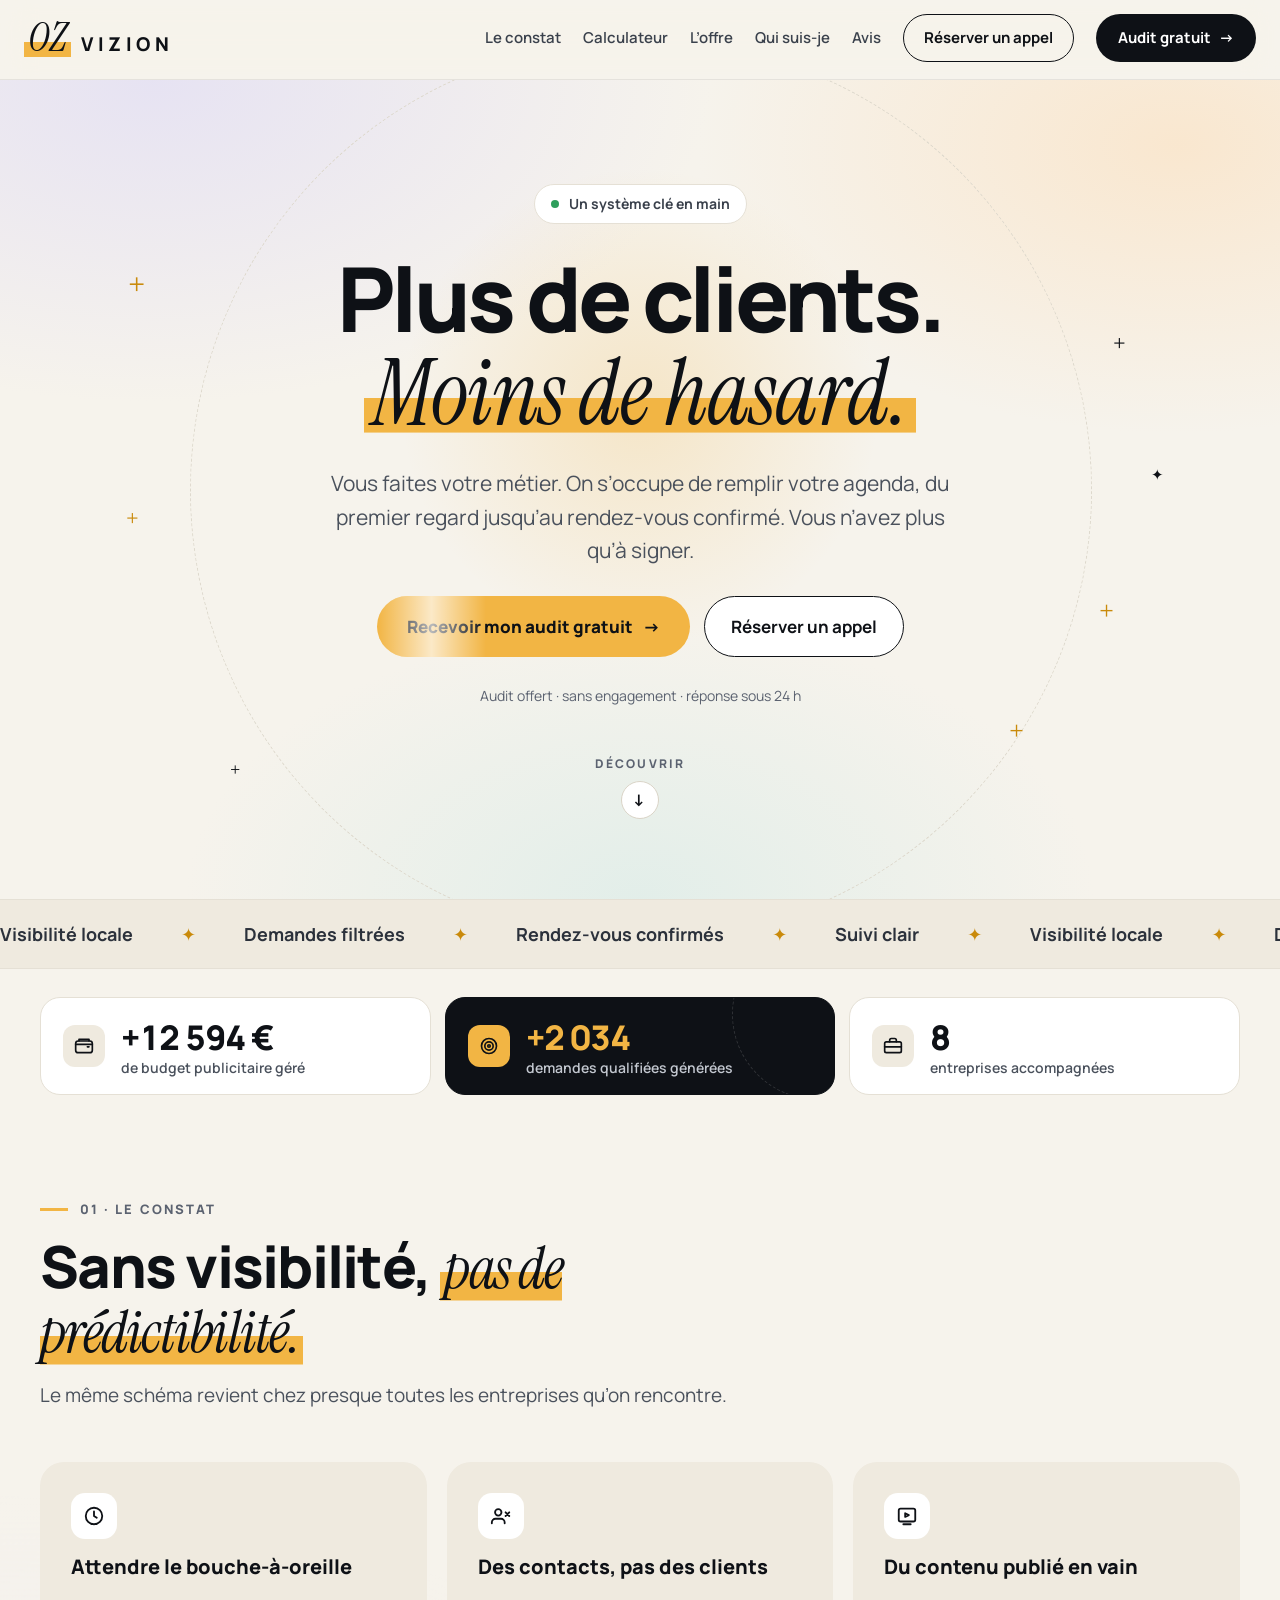
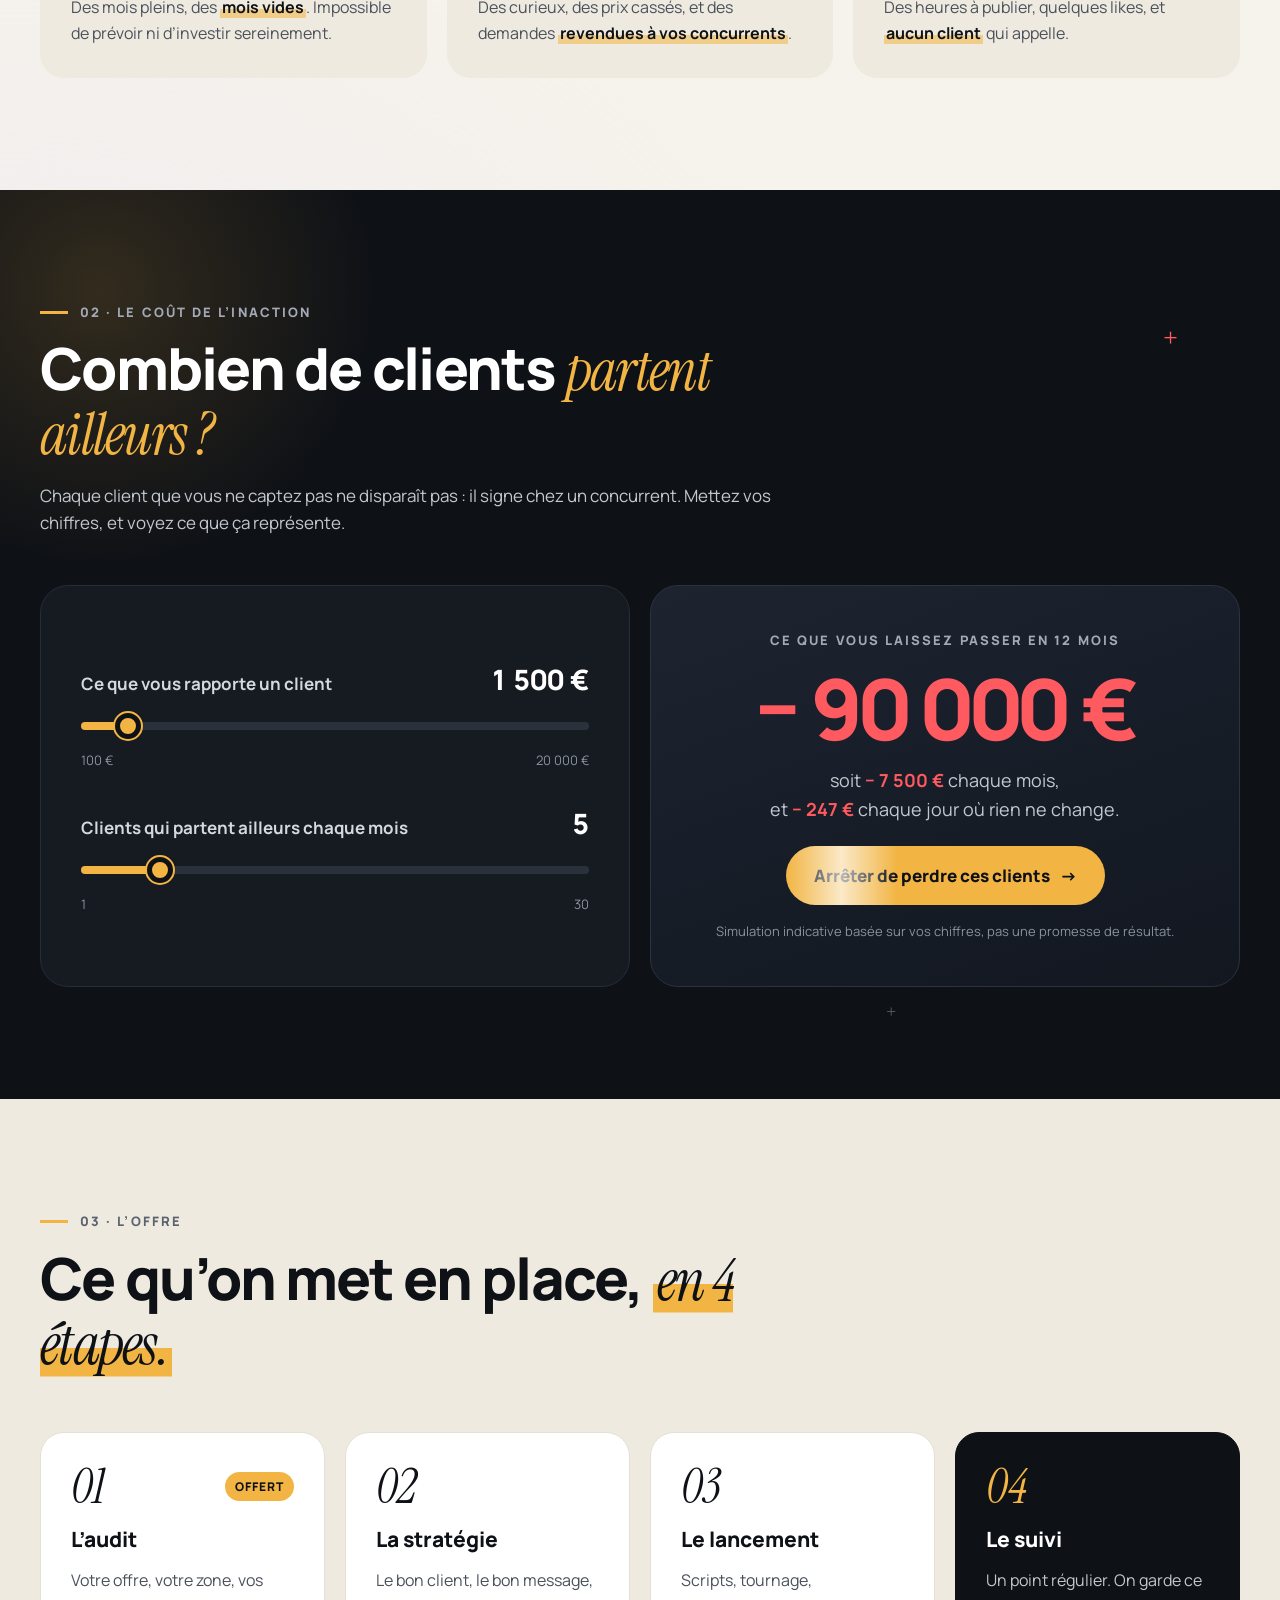
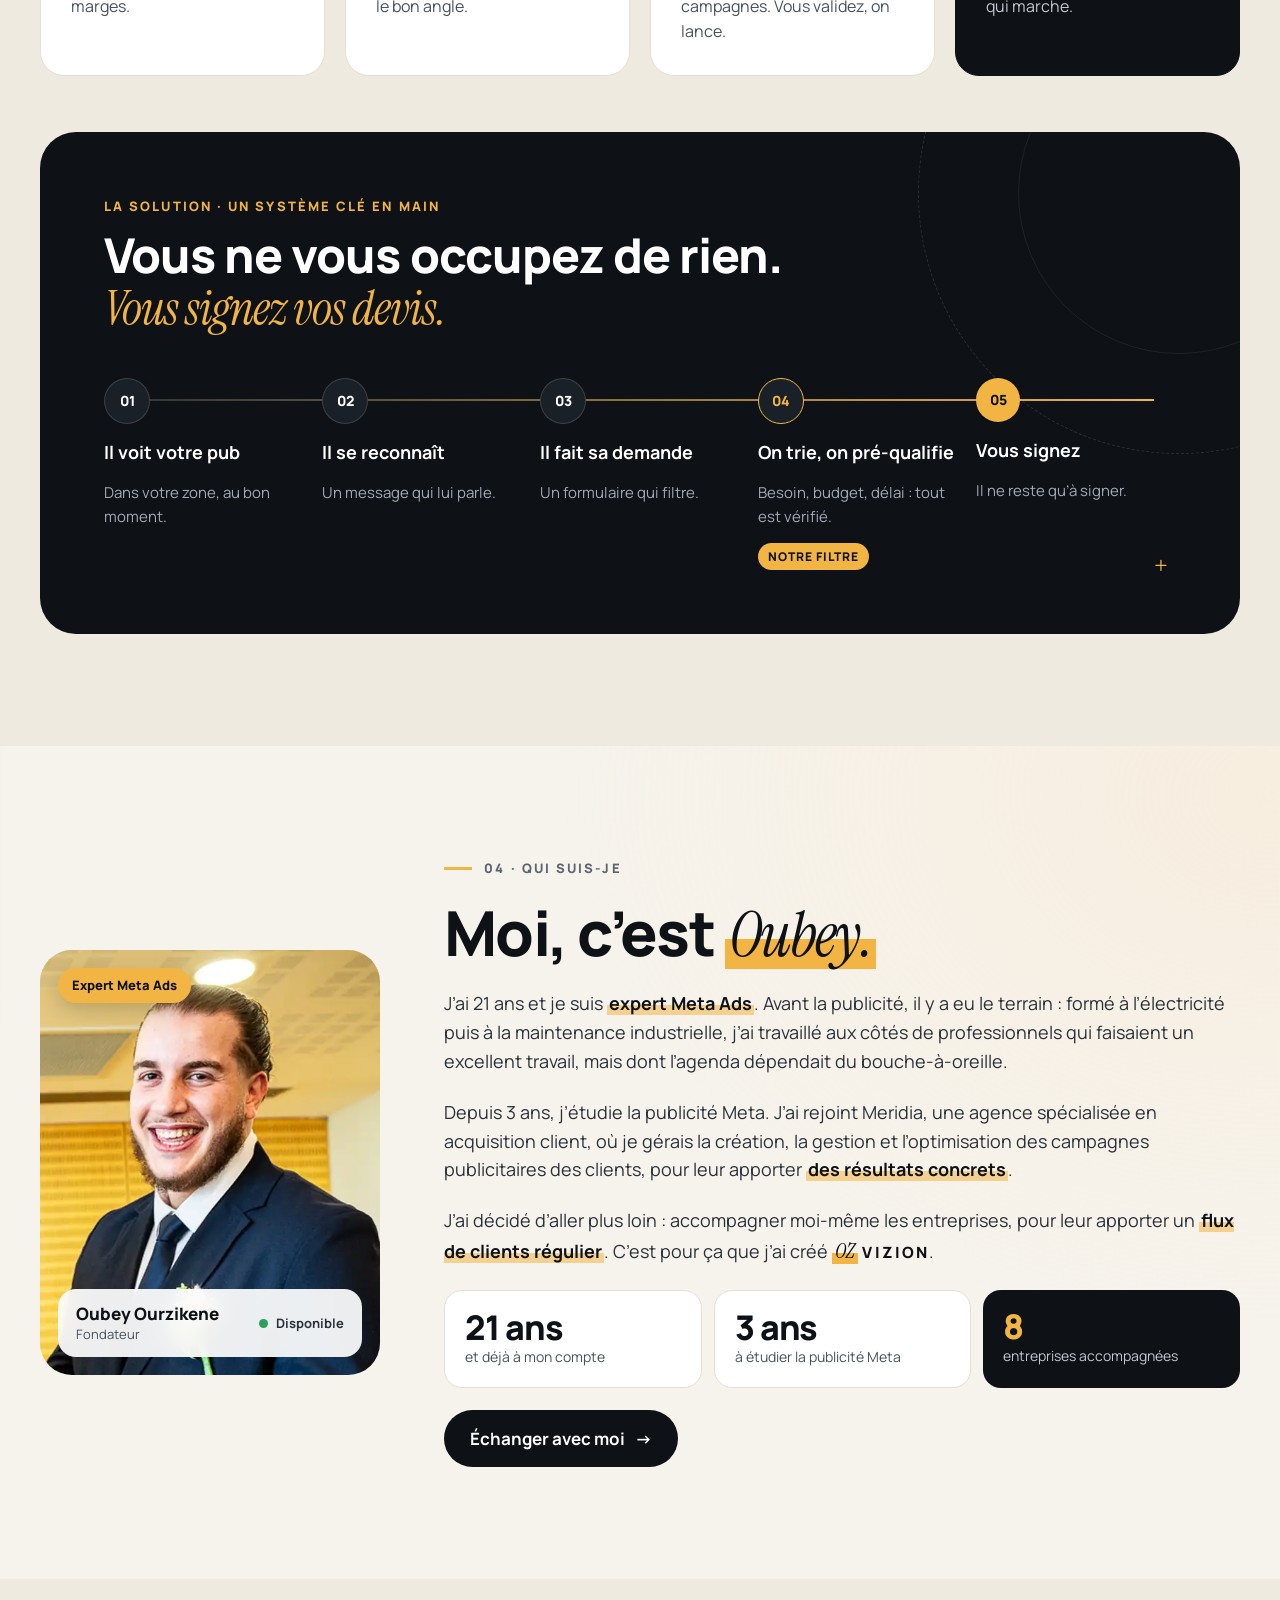
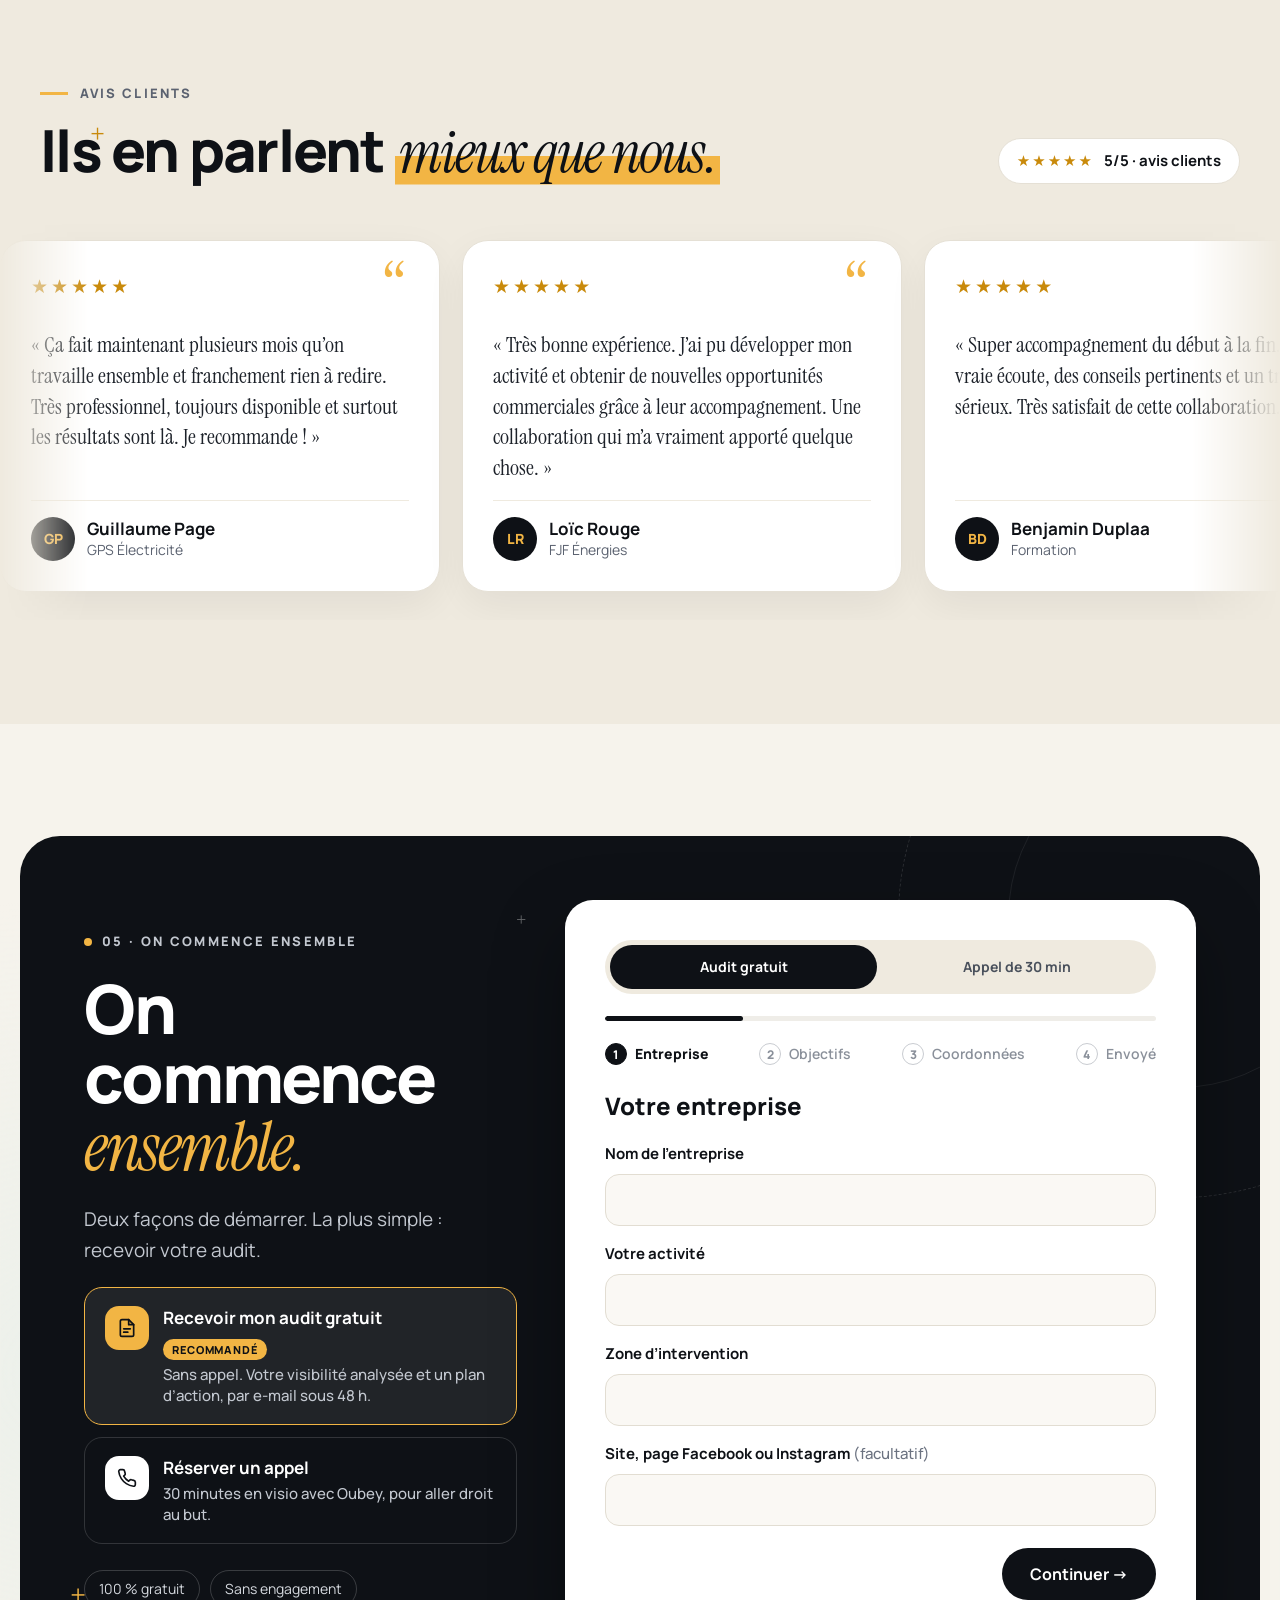
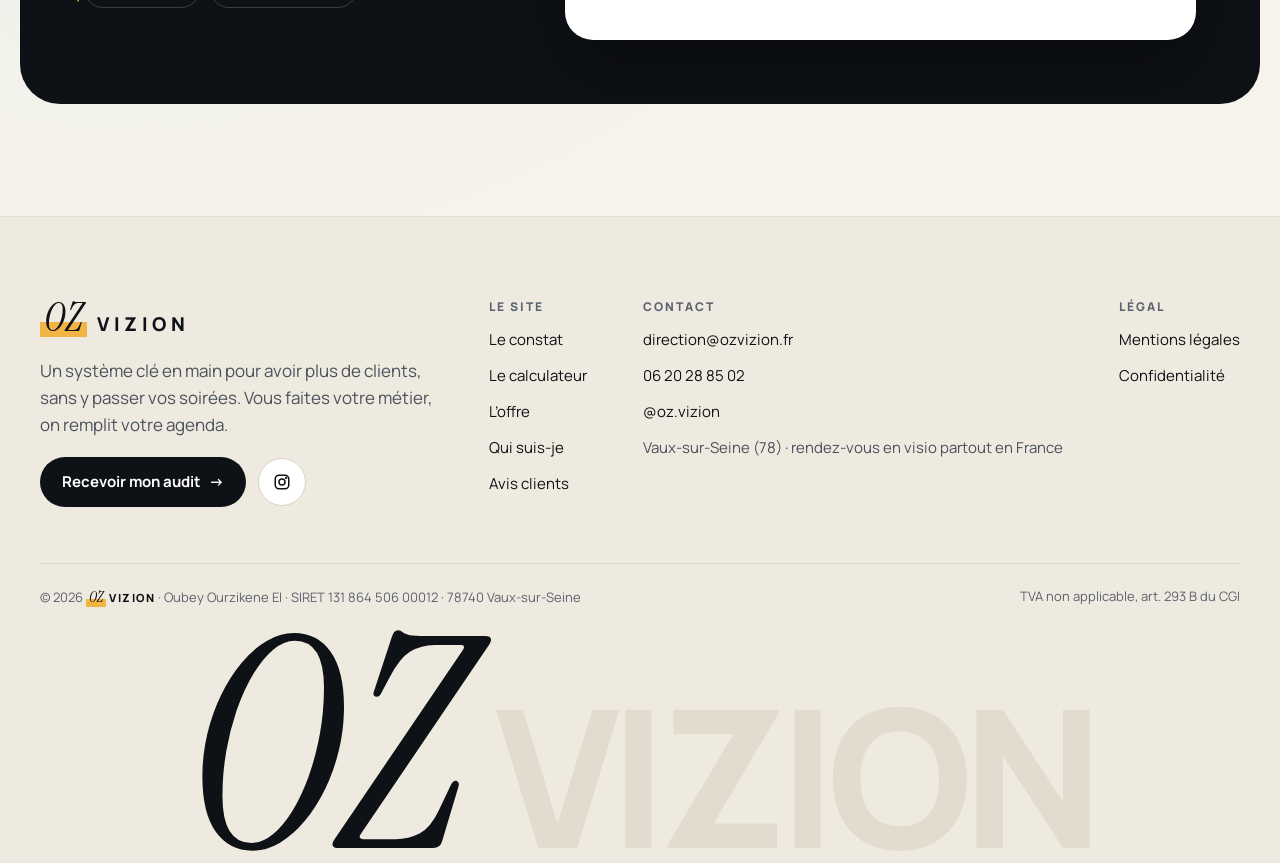
==== commit 540fab56: "Add files via upload" ====
--- a/index.html
+++ b/index.html
@@ -580,7 +580,7 @@
 <span style="font-size: 12px; font-weight: 800; letter-spacing: 0.16em; color: #5B6270">LÉGAL</span>
 <a href="mentions-legales.html" style="text-decoration: none">Mentions légales</a>
 <a href="mentions-legales.html" style="text-decoration: none">Confidentialité</a>
-<a href="cgv.html" style="text-decoration: none">Conditions générales</a>
+
 </div>
 </div>
 </div>
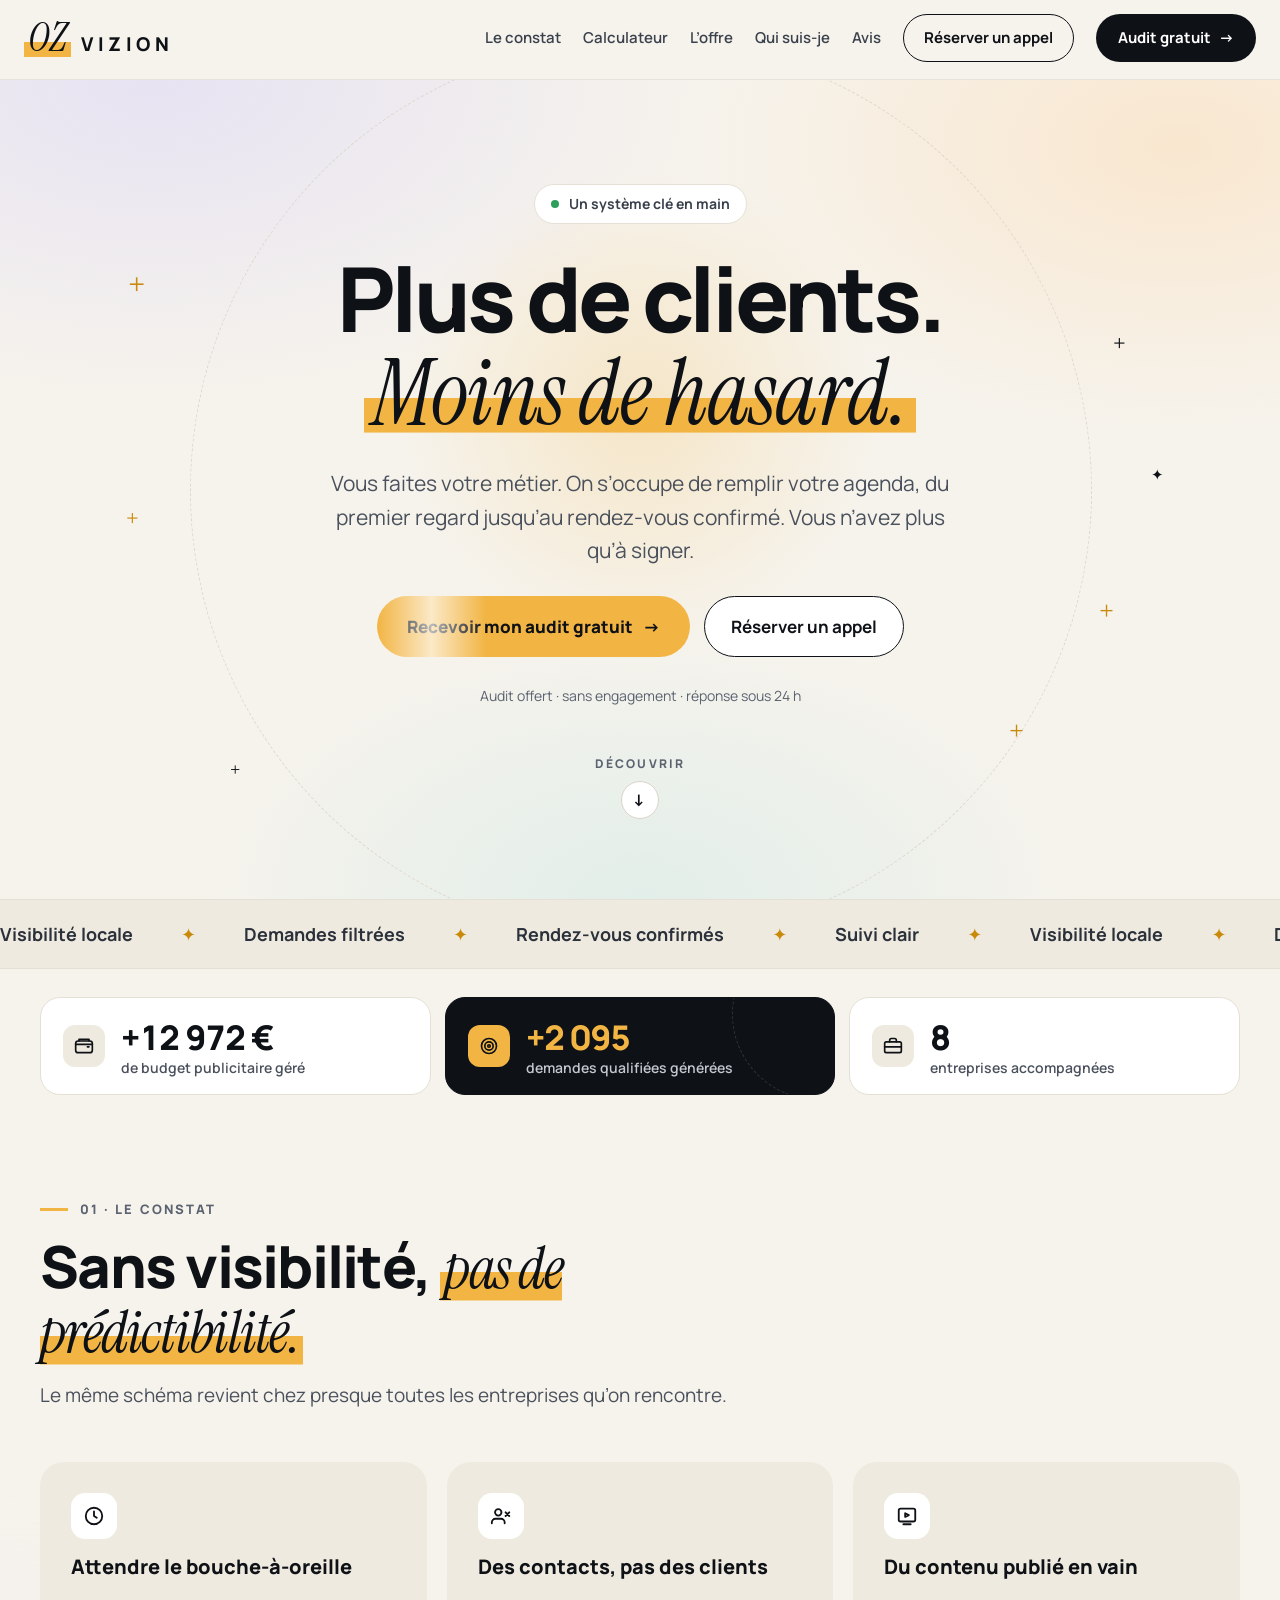
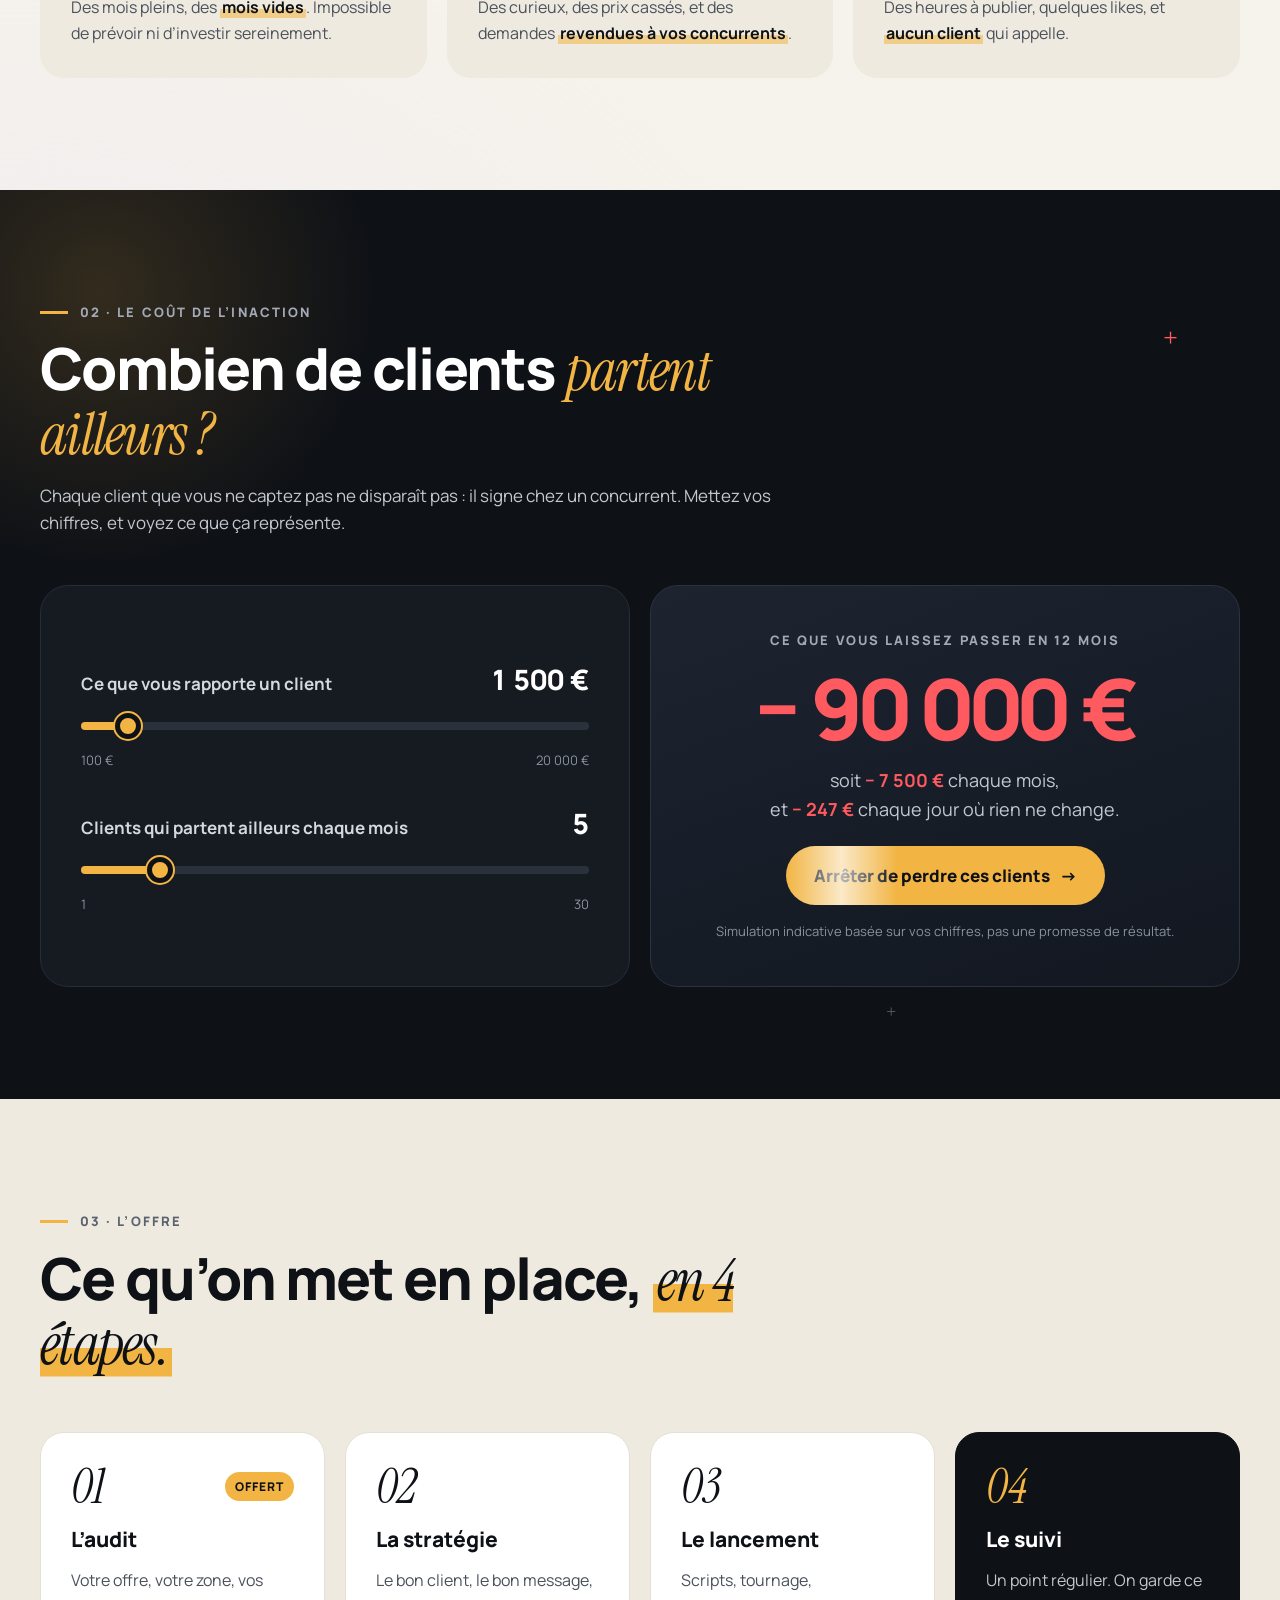
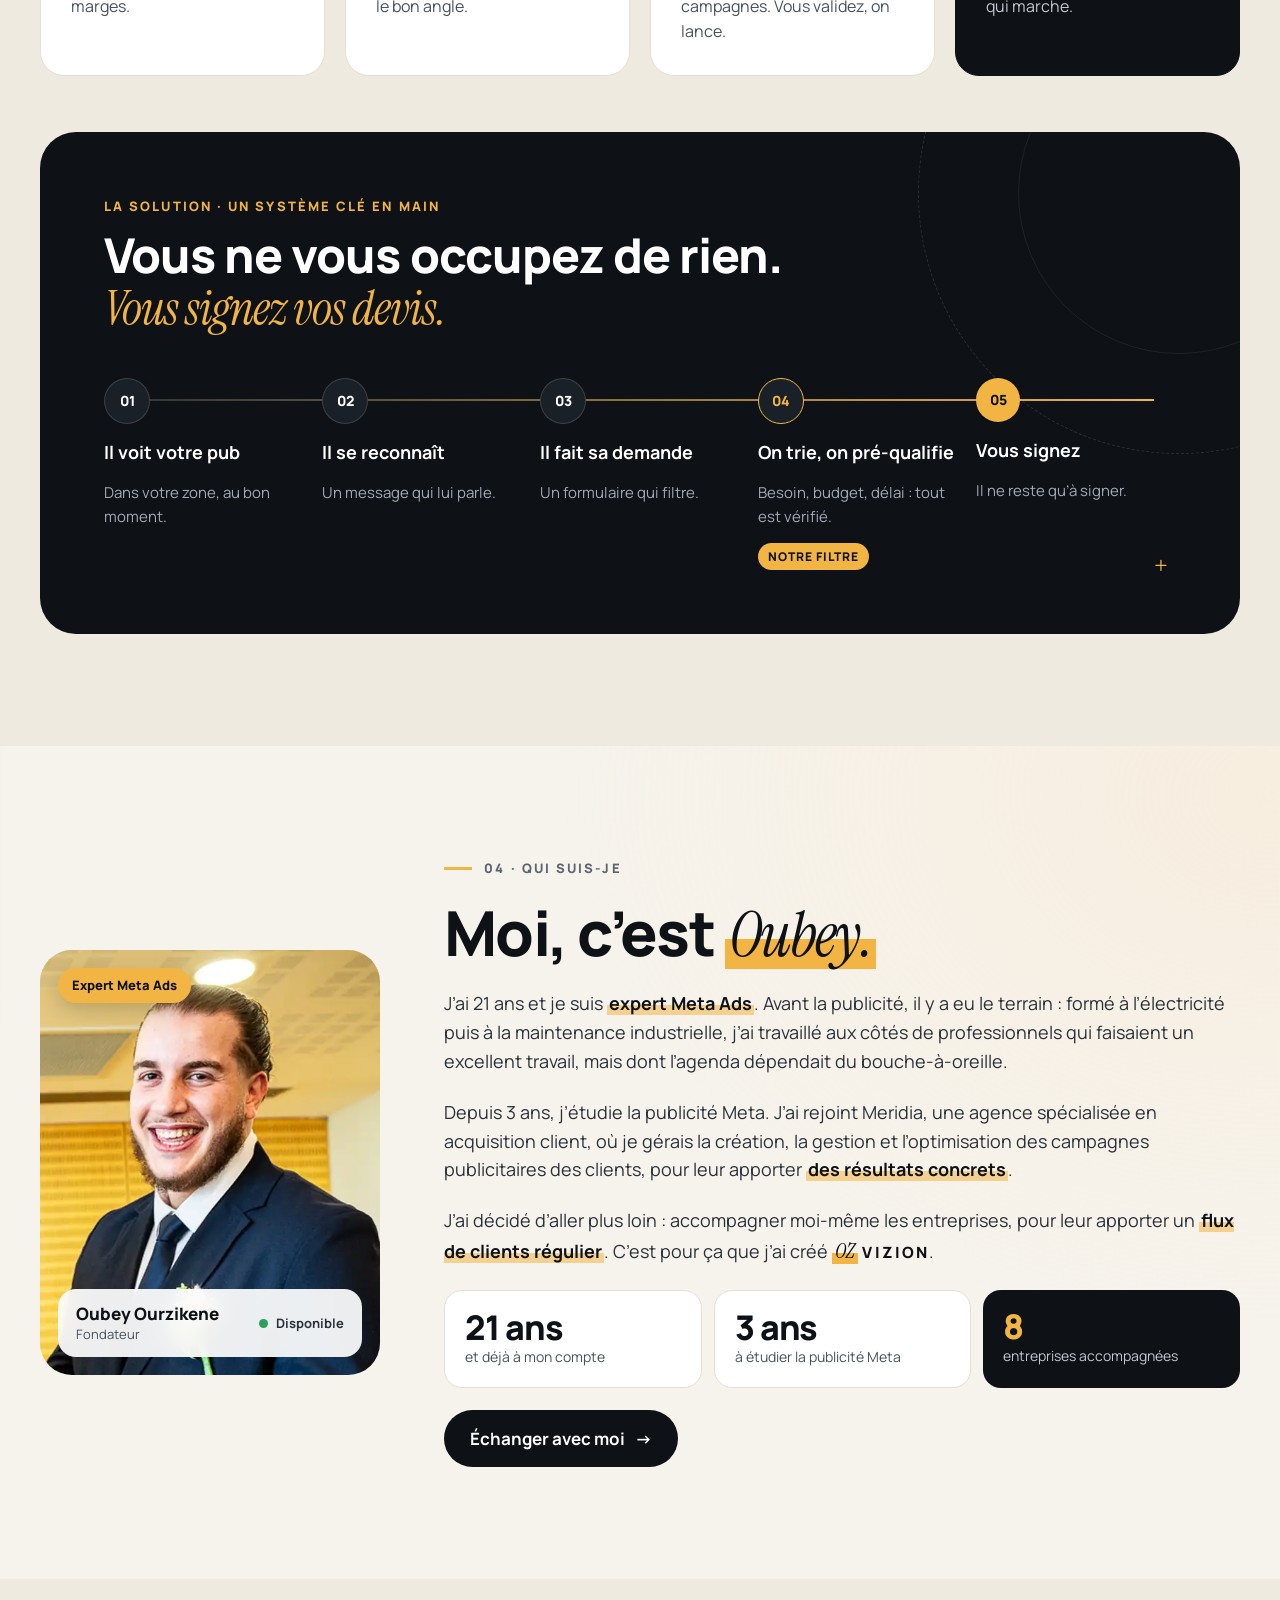
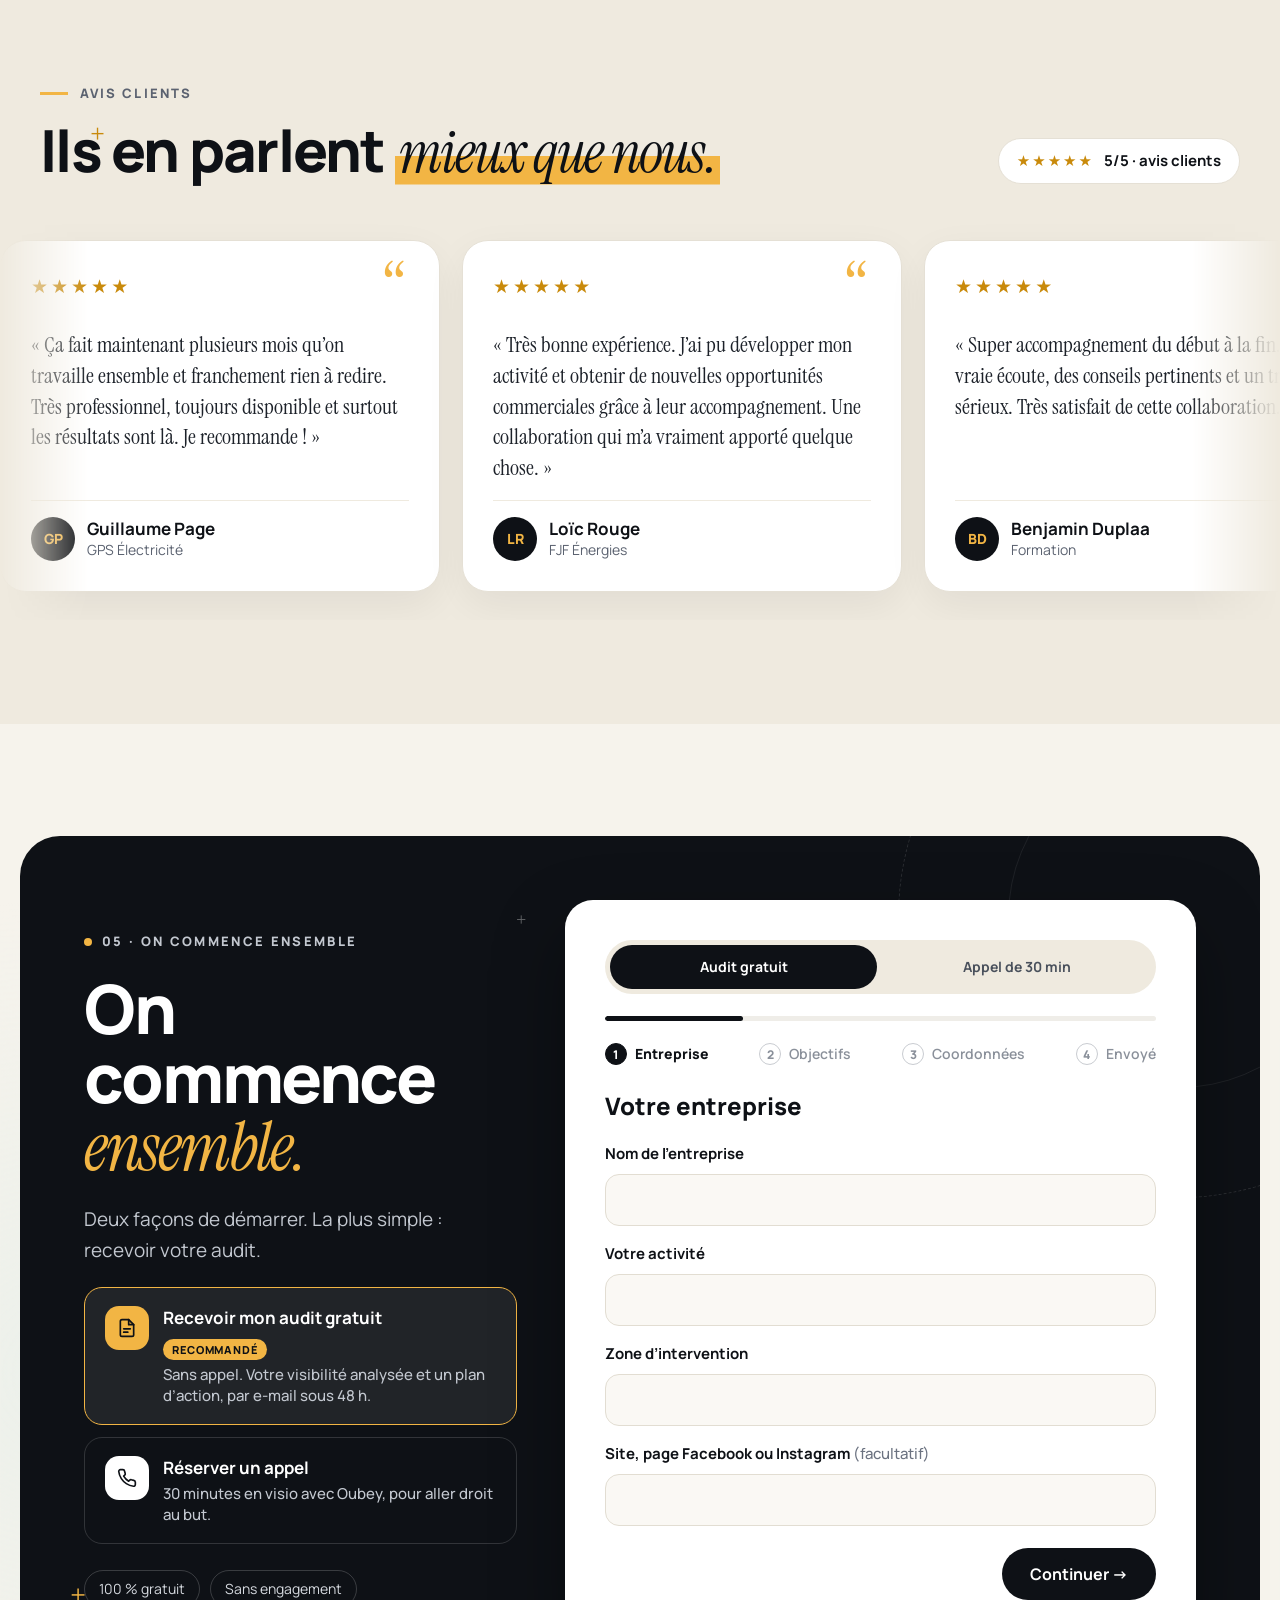
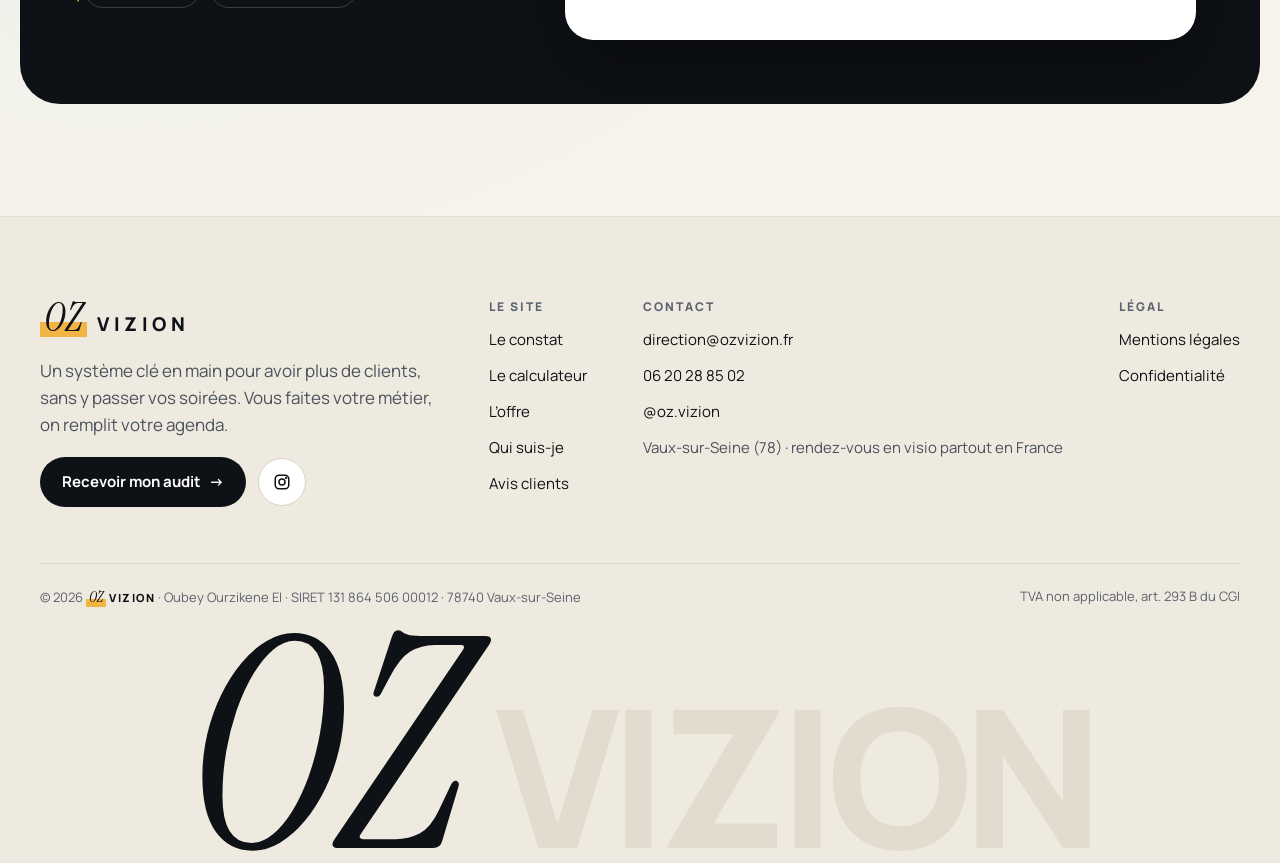
==== commit d513e131: "Add files via upload" ====
--- a/index.html
+++ b/index.html
@@ -32,7 +32,7 @@
 @keyframes vzgtred{0%,100%{text-shadow:0 0 0 rgba(255,90,95,0)}50%{text-shadow:0 0 38px rgba(255,90,95,.55)}}
 @keyframes vzwiggle{0%,100%{transform:rotate(0)}30%{transform:rotate(-12deg) scale(1.1)}60%{transform:rotate(9deg) scale(1.1)}}
 @keyframes vzpop{from{opacity:0;transform:translateY(24px) scale(.9)}to{opacity:1;transform:none}}
-@keyframes vzhead{to{box-shadow:0 10px 30px rgba(14,17,22,.08);background-color:rgba(246,243,236,.92)}}
+@keyframes vzhead{to{box-shadow:0 10px 30px rgba(14,17,22,.08);background-color:#F6F3EC}}
 @keyframes vzleft{from{transform:translateX(-10%)}to{transform:translateX(6%)}}
 @keyframes vzright{from{transform:translateX(10%)}to{transform:translateX(-6%)}}
 @keyframes vzbar{from{width:0}to{width:28px}}
@@ -144,7 +144,7 @@
 <div style="background: radial-gradient(1400px 900px at 0% 28%, rgba(226,222,246,0.35), rgba(226,222,246,0) 60%), radial-gradient(1200px 900px at 100% 55%, rgba(250,229,204,0.4), rgba(250,229,204,0) 60%), radial-gradient(1200px 800px at 10% 85%, rgba(212,234,231,0.3), rgba(212,234,231,0) 60%), #F6F3EC; color: #0E1116; font-family: 'Manrope', system-ui, sans-serif; font-size: 17px; line-height: 1.6; min-height: 100vh">
 
 <!-- HEADER -->
-<header class="vz-head" style="position: sticky; top: 0; z-index: 50; background: rgba(246,243,236,0.75); backdrop-filter: blur(16px) saturate(180%); -webkit-backdrop-filter: blur(16px) saturate(180%); border-bottom: 1px solid rgba(14,17,22,0.07)">
+<header class="vz-head" style="position: sticky; top: 0; z-index: 50; background: #F6F3EC; border-bottom: 1px solid rgba(14,17,22,0.07)">
 <div style="max-width: 1240px; margin: 0 auto; padding: 14px 24px; display: flex; flex-wrap: wrap; align-items: center; justify-content: space-between; gap: 16px">
 <a href="#top" style="display: flex; align-items: baseline; gap: 10px; text-decoration: none; color: #0E1116">
 <span style="font-family: 'Instrument Serif', serif; font-style: italic; font-size: 40px; line-height: 1; padding: 0 4px; background: linear-gradient(transparent 62%, #F2B544 62%)">OZ</span>
